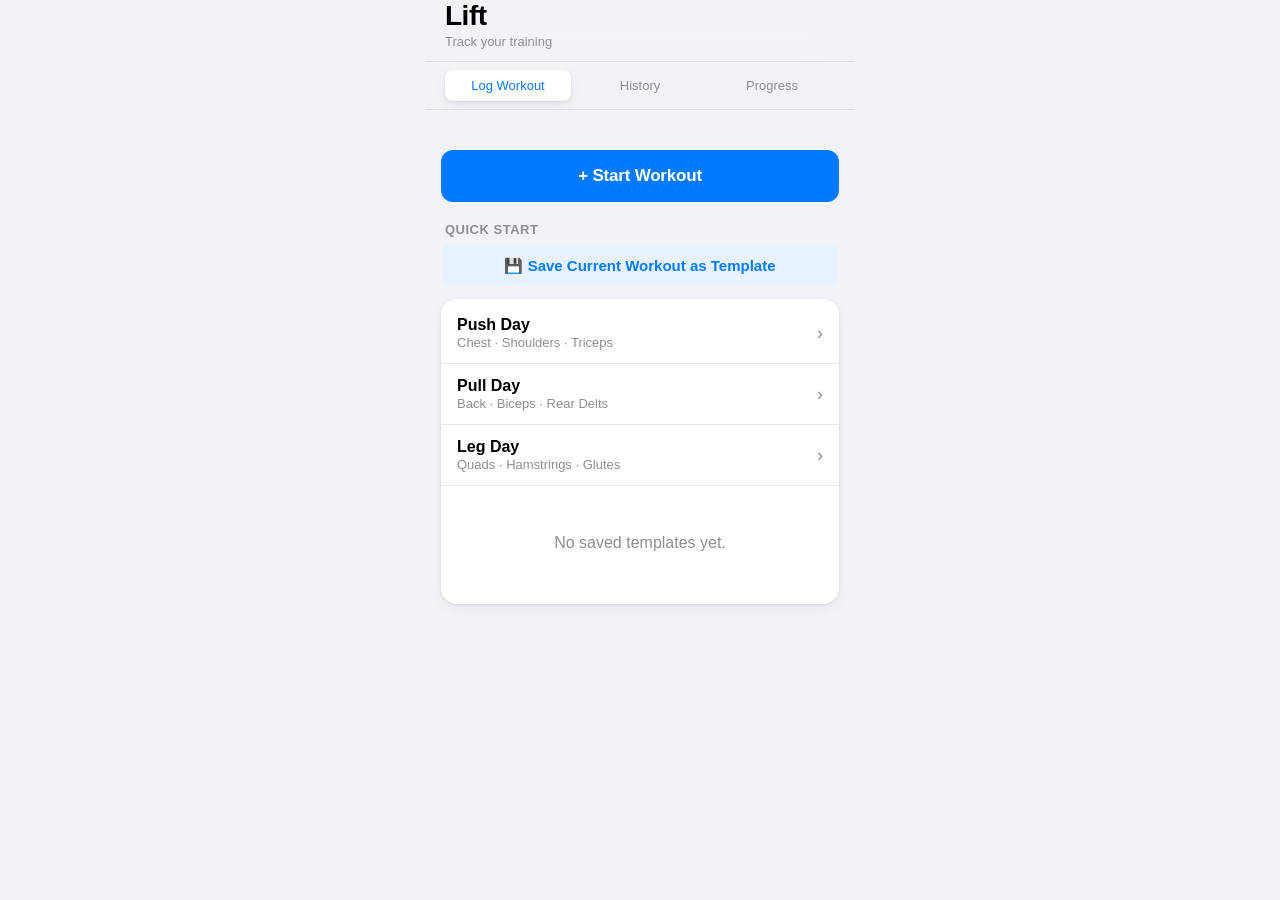
==== index.html @ eb72a2be "test 11" ====
<!DOCTYPE html>
<html lang="en">
<head>
  <meta charset="UTF-8" />
  <meta
    name="viewport"
    content="width=device-width, initial-scale=1.0"
  />

  <title>Lift Workout Tracker</title>

  <link rel="stylesheet" href="styles.css" />
</head>

<body>

  <!-- NAV -->

  <div class="nav">
    <div class="nav-title">Lift</div>

    <div
      class="nav-subtitle"
      id="nav-sub"
    >
      Track your training
    </div>
  </div>

  <!-- TABS -->

  <div class="tabs">

  <button
    class="tab-btn active"
    onclick="switchTab('log')"
  >
    Log Workout
  </button>

  <button
    class="tab-btn"
    onclick="switchTab('history')"
  >
    History
  </button>

  <button
    class="tab-btn"
    onclick="switchTab('stats')"
  >
    Progress
  </button>

</div>
  <!-- LOG SCREEN -->

  <div
    class="screen active"
    id="screen-log"
  >

    <!-- IDLE -->

    <div id="log-idle">

      <div style="padding:24px 0 16px;">

        <button
          class="btn-primary"
          onclick="startWorkout()"
          style="font-size:17px;padding:16px;"
        >
          + Start Workout
        </button>

      </div>

     <!-- QUICK START -->

<div class="section-header">
  Quick Start
</div>

<!-- SAVE TEMPLATE BUTTON -->

<button
  class="btn-secondary"
  onclick="saveCurrentAsTemplate()"
  style="
    width:100%;
    margin-bottom:12px;
    padding:12px;
    font-size:15px;
  "
>
  💾 Save Current Workout as Template
</button>

<div class="card">

  <div style="padding:4px 0;">

    <!-- PUSH -->

    <div
      onclick="startFromTemplate('Push Day')"
      style="
        padding:13px 16px;
        display:flex;
        align-items:center;
        justify-content:space-between;
        cursor:pointer;
        border-bottom:0.5px solid var(--separator);
      "
    >

      <div>

        <div
          style="
            font-size:16px;
            font-weight:600;
          "
        >
          Push Day
        </div>

        <div
          style="
            font-size:13px;
            color:var(--text3);
            margin-top:1px;
          "
        >
          Chest · Shoulders · Triceps
        </div>

      </div>

      <span class="chevron">›</span>

    </div>

    <!-- PULL -->

    <div
      onclick="startFromTemplate('Pull Day')"
      style="
        padding:13px 16px;
        display:flex;
        align-items:center;
        justify-content:space-between;
        cursor:pointer;
        border-bottom:0.5px solid var(--separator);
      "
    >

      <div>

        <div
          style="
            font-size:16px;
            font-weight:600;
          "
        >
          Pull Day
        </div>

        <div
          style="
            font-size:13px;
            color:var(--text3);
            margin-top:1px;
          "
        >
          Back · Biceps · Rear Delts
        </div>

      </div>

      <span class="chevron">›</span>

    </div>

    <!-- LEGS -->

    <div
      onclick="startFromTemplate('Leg Day')"
      style="
        padding:13px 16px;
        display:flex;
        align-items:center;
        justify-content:space-between;
        cursor:pointer;
        border-bottom:0.5px solid var(--separator);
      "
    >

      <div>

        <div
          style="
            font-size:16px;
            font-weight:600;
          "
        >
          Leg Day
        </div>

        <div
          style="
            font-size:13px;
            color:var(--text3);
            margin-top:1px;
          "
        >
          Quads · Hamstrings · Glutes
        </div>

      </div>

      <span class="chevron">›</span>

    </div>

    <!-- SAVED TEMPLATES -->

    <div id="saved-templates"></div>

  </div>

</div>

    <!-- ACTIVE WORKOUT -->

    <div
      id="log-active"
      style="display:none;"
    >

      <div style="margin-bottom:16px;">

        <input
          type="text"
          class="workout-name-input"
          id="workout-name"
          placeholder="Workout Name"
          style="width:100%;"
        />

      </div>

      <!-- TIMER -->

      <div class="timer-pill">

        <div class="timer-dot"></div>

        <span id="timer-display">
          0:00
        </span>

      </div>

      <!-- EXERCISES -->

      <div id="exercises-container"></div>

      <!-- ADD EXERCISE -->

      <button
        class="btn-secondary"
        onclick="addExercise()"
        style="
          width:100%;
          padding:12px;
          font-size:15px;
          margin-bottom:12px;
        "
      >
        + Add Exercise
      </button>

    

      <!-- ACTION BUTTONS -->

      <div style="display:flex;gap:10px;">

        <button
          onclick="cancelWorkout()"
          style="
            flex:1;
            padding:13px;
            background:rgba(255,59,48,0.1);
            color:var(--ios-red);
            border:none;
            border-radius:12px;
            font-size:15px;
            font-weight:600;
            cursor:pointer;
            font-family:inherit;
          "
        >
          Cancel
        </button>

        <button
          onclick="finishWorkout()"
          style="
            flex:2;
            padding:13px;
            background:var(--ios-green);
            color:#fff;
            border:none;
            border-radius:12px;
            font-size:15px;
            font-weight:600;
            cursor:pointer;
            font-family:inherit;
          "
        >
          Finish Workout
        </button>

      </div>

    </div>

  </div>

  
  <!-- HISTORY SCREEN -->

  <div
    class="screen"
    id="screen-history"
  >

    <div id="history-list">

      <div class="empty-state">

        <div class="empty-icon">
          🏋️
        </div>

        <div class="empty-title">
          No workouts yet
        </div>

        <div class="empty-sub">
          Your completed workouts will appear here.
        </div>

      </div>

    </div>

  </div>

  <!-- STATS SCREEN -->

  <div
    class="screen"
    id="screen-stats"
  >

    <div
      class="stats-grid"
      id="stats-grid"
    >

      <div class="stat-card">
        <div class="stat-icon">📅</div>
        <div
          class="stat-value"
          id="stat-total"
        >
          0
        </div>
        <div class="stat-label">
          Total Workouts
        </div>
      </div>

      <div class="stat-card">
        <div class="stat-icon">🔥</div>
        <div
          class="stat-value"
          id="stat-streak"
        >
          0
        </div>
        <div class="stat-label">
          Day Streak
        </div>
      </div>

      <div class="stat-card">
        <div class="stat-icon">⚡</div>
        <div
          class="stat-value"
          id="stat-sets"
        >
          0
        </div>
        <div class="stat-label">
          Total Sets
        </div>
      </div>

      <div class="stat-card">
        <div class="stat-icon">🏆</div>
        <div
          class="stat-value"
          id="stat-volume"
        >
          0
        </div>
        <div class="stat-label">
          Total Volume
        </div>
      </div>

    </div>

    <!-- EXERCISE FREQUENCY -->

    <div
      class="section-header"
      style="margin-top:8px;"
    >
      Exercise Frequency
    </div>

    <div
      id="exercise-freq"
      class="card card-body"
    >

      <div
        style="
          color:var(--text3);
          font-size:14px;
          text-align:center;
          padding:16px 0;
        "
      >
        Complete workouts to see your most-trained exercises.
      </div>

    </div>

  </div>

  <!-- EXERCISE PICKER -->

  <div
    class="modal-overlay"
    id="exercise-modal"
    onclick="closeModal(event)"
  >

    <div
      class="modal-sheet"
      onclick="event.stopPropagation()"
    >

      <div class="modal-handle"></div>

      <div
        style="
          font-size:18px;
          font-weight:700;
          margin-bottom:14px;
          letter-spacing:-0.3px;
        "
      >
        Choose Exercise
      </div>

      <input
        type="text"
        placeholder="Search exercises…"
        id="exercise-search"
        oninput="filterExercises()"
        style="margin-bottom:12px;"
      />

      <div
        id="exercise-list"
        style="
          max-height:360px;
          overflow-y:auto;
        "
      ></div>

    </div>

  </div>

  <script src="app.js"></script>

</body>
</html>
---- styles.css ----
* { box-sizing: border-box; margin: 0; padding: 0; -webkit-tap-highlight-color: transparent; }
 
  :root {
    --ios-blue: #007AFF;
    --ios-blue-light: #E8F2FF;
    --ios-red: #FF3B30;
    --ios-green: #34C759;
    --ios-orange: #FF9500;
    --ios-gray: #8E8E93;
    --ios-gray2: #AEAEB2;
    --ios-gray3: #C7C7CC;
    --ios-gray4: #D1D1D6;
    --ios-gray5: #E5E5EA;
    --ios-gray6: #F2F2F7;
    --bg: #F2F2F7;
    --surface: #FFFFFF;
    --surface2: #F9F9FB;
    --text: #000000;
    --text2: #3C3C43;
    --text3: #8E8E93;
    --separator: rgba(60,60,67,0.12);
    --border-r: 12px;
    --border-r-sm: 8px;
    --border-r-lg: 16px;
    --shadow: 0 1px 3px rgba(0,0,0,0.08), 0 4px 12px rgba(0,0,0,0.06);
  }
 
  @media (prefers-color-scheme: dark) {
    :root {
      --ios-blue-light: #0A2540;
      --bg: #000000;
      --surface: #1C1C1E;
      --surface2: #2C2C2E;
      --text: #FFFFFF;
      --text2: #EBEBF5;
      --text3: #8E8E93;
      --separator: rgba(84,84,88,0.65);
      --shadow: 0 1px 3px rgba(0,0,0,0.3), 0 4px 12px rgba(0,0,0,0.2);
    }
  }
 
  body {
    font-family: -apple-system, 'SF Pro Display', 'SF Pro Text', BlinkMacSystemFont, 'Helvetica Neue', sans-serif;
    background: var(--bg);
    color: var(--text);
    min-height: 100vh;
    max-width: 430px;
    margin: 0 auto;
  }
 
  /* Nav */
  .nav {
    position: sticky;
    top: 0;
    z-index: 100;
    background: rgba(242,242,247,0.85);
    backdrop-filter: blur(20px) saturate(180%);
    -webkit-backdrop-filter: blur(20px) saturate(180%);
    border-bottom: 0.5px solid var(--separator);
    padding: env(safe-area-inset-top, 44px) 20px 12px;
    border-radius: 8px 8px 0 0;
  }
 
  @media (prefers-color-scheme: dark) {
    .nav { background: rgba(0,0,0,0.85); }
  }
 
  .nav-title {
    font-size: 28px;
    font-weight: 700;
    letter-spacing: -0.5px;
    color: var(--text);
  }
 
  .nav-subtitle {
    font-size: 13px;
    color: var(--text3);
    margin-top: 2px;
  }
 
  /* Tabs */
  .tabs {
    display: flex;
    background: var(--bg);
    padding: 8px 20px;
    gap: 6px;
    border-bottom: 0.5px solid var(--separator);
  }
 
  .tab-btn {
    flex: 1;
    padding: 8px;
    border-radius: var(--border-r-sm);
    border: none;
    background: transparent;
    color: var(--text3);
    font-size: 13px;
    font-weight: 500;
    cursor: pointer;
    transition: all 0.2s;
    font-family: inherit;
  }
 
  .tab-btn.active {
    background: var(--surface);
    color: var(--ios-blue);
    box-shadow: var(--shadow);
  }
 
  /* Content */
  .screen { display: none; padding: 16px 16px 100px; }
  .screen.active { display: block; }
 
  /* Cards */
  .card {
    background: var(--surface);
    border-radius: var(--border-r-lg);
    overflow: hidden;
    margin-bottom: 16px;
    box-shadow: var(--shadow);
  }
 
  .card-header {
    padding: 14px 16px;
    border-bottom: 0.5px solid var(--separator);
    display: flex;
    align-items: center;
    justify-content: space-between;
  }
 
  .card-title {
    font-size: 17px;
    font-weight: 600;
    color: var(--text);
    letter-spacing: -0.2px;
  }
 
  .card-body { padding: 16px; }
 
  /* Buttons */
  .btn-primary {
    background: var(--ios-blue);
    color: #fff;
    border: none;
    border-radius: var(--border-r);
    padding: 14px 20px;
    font-size: 16px;
    font-weight: 600;
    cursor: pointer;
    width: 100%;
    font-family: inherit;
    transition: opacity 0.15s, transform 0.1s;
    letter-spacing: -0.2px;
  }
 
  .btn-primary:active { opacity: 0.8; transform: scale(0.98); }
 
  .btn-secondary {
    background: var(--ios-blue-light);
    color: var(--ios-blue);
    border: none;
    border-radius: var(--border-r-sm);
    padding: 9px 14px;
    font-size: 14px;
    font-weight: 600;
    cursor: pointer;
    font-family: inherit;
    transition: opacity 0.15s, transform 0.1s;
  }
 
  .btn-secondary:active { opacity: 0.7; transform: scale(0.97); }
 
  .btn-ghost {
    background: transparent;
    color: var(--ios-blue);
    border: none;
    padding: 6px 10px;
    font-size: 15px;
    font-weight: 500;
    cursor: pointer;
    font-family: inherit;
  }
 
  .btn-danger {
    background: rgba(255,59,48,0.1);
    color: var(--ios-red);
    border: none;
    border-radius: var(--border-r-sm);
    padding: 7px 10px;
    font-size: 13px;
    font-weight: 500;
    cursor: pointer;
    font-family: inherit;
  }
 
  /* Form elements */
  .field-label {
    font-size: 12px;
    font-weight: 600;
    color: var(--text3);
    text-transform: uppercase;
    letter-spacing: 0.4px;
    margin-bottom: 6px;
  }
 
  input[type="text"], input[type="number"], select, textarea {
    width: 100%;
    background: var(--surface2);
    border: 1px solid var(--separator);
    border-radius: var(--border-r-sm);
    padding: 10px 12px;
    font-size: 15px;
    color: var(--text);
    font-family: inherit;
    outline: none;
    transition: border-color 0.2s;
    -webkit-appearance: none;
  }
 
  input:focus, select:focus, textarea:focus {
    border-color: var(--ios-blue);
    background: var(--surface);
  }
 
  input::placeholder { color: var(--text3); }
 
  /* Workout name input on log screen */
  .workout-name-input {
    font-size: 22px;
    font-weight: 700;
    padding: 12px 0;
    background: transparent;
    border: none;
    border-bottom: 1.5px solid var(--separator);
    border-radius: 0;
    letter-spacing: -0.3px;
  }
 
  .workout-name-input:focus { border-bottom-color: var(--ios-blue); }
 
  /* Exercise block */
  .exercise-block {
    background: var(--surface);
    border-radius: var(--border-r-lg);
    margin-bottom: 12px;
    overflow: hidden;
    box-shadow: var(--shadow);
  }
 
  .exercise-header {
    display: flex;
    align-items: center;
    gap: 10px;
    padding: 12px 14px;
    background: var(--surface);
    border-bottom: 0.5px solid var(--separator);
  }
 
  .exercise-name-input {
    flex: 1;
    background: transparent;
    border: none;
    border-radius: 0;
    font-size: 16px;
    font-weight: 600;
    padding: 0;
    letter-spacing: -0.2px;
  }
 
  .exercise-name-input:focus { border: none; outline: none; }
 
  /* Sets table */
  .sets-table { width: 100%; }
 
  .sets-header {
    display: grid;
    grid-template-columns: 32px 1fr 1fr 1fr 36px;
    gap: 6px;
    padding: 6px 14px;
    background: var(--bg);
  }
 
  .sets-header span {
    font-size: 11px;
    font-weight: 600;
    color: var(--text3);
    text-transform: uppercase;
    letter-spacing: 0.4px;
    text-align: center;
  }
 
  .sets-header span:first-child { text-align: left; }
 
  .set-row {
    display: grid;
    grid-template-columns: 32px 1fr 1fr 1fr 36px;
    gap: 6px;
    padding: 6px 14px;
    align-items: center;
    border-bottom: 0.5px solid var(--separator);
    animation: slideIn 0.2s ease;
  }
 
  @keyframes slideIn {
    from { opacity: 0; transform: translateY(-6px); }
    to { opacity: 1; transform: translateY(0); }
  }
 
  .set-number {
    width: 26px;
    height: 26px;
    border-radius: 50%;
    background: var(--ios-blue-light);
    color: var(--ios-blue);
    display: flex;
    align-items: center;
    justify-content: center;
    font-size: 12px;
    font-weight: 700;
  }
 
  .set-row input {
    text-align: center;
    padding: 7px 4px;
    font-size: 15px;
    font-weight: 500;
  }
 
  .remove-set-btn {
    background: transparent;
    border: none;
    color: var(--text3);
    cursor: pointer;
    font-size: 20px;
    line-height: 1;
    padding: 2px 4px;
    border-radius: 50%;
    transition: color 0.15s;
  }
 
  .remove-set-btn:active { color: var(--ios-red); }
 
  .add-set-row {
    padding: 10px 14px;
  }
 
  .add-set-btn {
    background: transparent;
    border: none;
    color: var(--ios-blue);
    font-size: 14px;
    font-weight: 600;
    cursor: pointer;
    font-family: inherit;
    padding: 2px 0;
    display: flex;
    align-items: center;
    gap: 4px;
  }
 
  /* Timer pill */
  .timer-pill {
    display: inline-flex;
    align-items: center;
    gap: 6px;
    background: rgba(52,199,89,0.12);
    color: var(--ios-green);
    padding: 6px 12px;
    border-radius: 20px;
    font-size: 14px;
    font-weight: 600;
    margin-bottom: 16px;
  }
 
  .timer-dot {
    width: 8px;
    height: 8px;
    border-radius: 50%;
    background: var(--ios-green);
    animation: pulse 1.5s infinite;
  }
 
  @keyframes pulse {
    0%, 100% { opacity: 1; }
    50% { opacity: 0.3; }
  }
 
  /* History cards */
  .history-card {
    background: var(--surface);
    border-radius: var(--border-r-lg);
    padding: 14px 16px;
    margin-bottom: 10px;
    box-shadow: var(--shadow);
    cursor: pointer;
    transition: transform 0.1s;
  }
 
  .history-card:active { transform: scale(0.98); }
 
  .history-date {
    font-size: 12px;
    font-weight: 600;
    color: var(--ios-blue);
    text-transform: uppercase;
    letter-spacing: 0.5px;
    margin-bottom: 4px;
  }
 
  .history-name {
    font-size: 18px;
    font-weight: 700;
    letter-spacing: -0.3px;
    margin-bottom: 6px;
  }
 
  .history-meta {
    display: flex;
    gap: 12px;
    flex-wrap: wrap;
  }
 
  .history-pill {
    font-size: 12px;
    color: var(--text3);
    display: flex;
    align-items: center;
    gap: 3px;
  }
 
  /* Expanded history */
  .history-detail {
    margin-top: 12px;
    padding-top: 12px;
    border-top: 0.5px solid var(--separator);
    display: none;
  }
 
  .history-detail.open { display: block; }
 
  .history-exercise {
    margin-bottom: 10px;
  }
 
  .history-ex-name {
    font-size: 14px;
    font-weight: 600;
    margin-bottom: 4px;
    color: var(--text2);
  }
 
  .history-sets {
    display: flex;
    flex-wrap: wrap;
    gap: 5px;
  }
 
  .history-set-chip {
    background: var(--bg);
    border-radius: 6px;
    padding: 3px 8px;
    font-size: 12px;
    color: var(--text3);
    font-weight: 500;
  }
 
  /* Stats */
  .stats-grid {
    display: grid;
    grid-template-columns: 1fr 1fr;
    gap: 10px;
    margin-bottom: 16px;
  }
 
  .stat-card {
    background: var(--surface);
    border-radius: var(--border-r-lg);
    padding: 14px;
    box-shadow: var(--shadow);
  }
 
  .stat-icon {
    font-size: 20px;
    margin-bottom: 6px;
  }
 
  .stat-value {
    font-size: 26px;
    font-weight: 700;
    letter-spacing: -0.5px;
    color: var(--text);
  }
 
  .stat-label {
    font-size: 12px;
    color: var(--text3);
    font-weight: 500;
    margin-top: 2px;
  }
 
  /* Empty state */
  .empty-state {
    text-align: center;
    padding: 48px 24px;
    color: var(--text3);
  }
 
  .empty-icon { font-size: 48px; margin-bottom: 12px; }
  .empty-title { font-size: 18px; font-weight: 600; color: var(--text2); margin-bottom: 6px; }
  .empty-sub { font-size: 14px; line-height: 1.5; }
 
  /* Bottom bar */
  .bottom-bar {
    position: fixed;
    bottom: 0;
    left: 50%;
    transform: translateX(-50%);
    width: 100%;
    max-width: 430px;
    padding: 12px 16px env(safe-area-inset-bottom, 16px);
    background: rgba(242,242,247,0.9);
    backdrop-filter: blur(20px);
    -webkit-backdrop-filter: blur(20px);
    border-top: 0.5px solid var(--separator);
    z-index: 50;
  }
 
  @media (prefers-color-scheme: dark) {
    .bottom-bar { background: rgba(0,0,0,0.9); }
  }
 
  /* Section header */
  .section-header {
    font-size: 13px;
    font-weight: 600;
    color: var(--text3);
    text-transform: uppercase;
    letter-spacing: 0.5px;
    padding: 0 4px;
    margin-bottom: 8px;
    margin-top: 4px;
  }
 
  /* Tag badge */
  .muscle-tag {
    display: inline-block;
    background: var(--ios-blue-light);
    color: var(--ios-blue);
    border-radius: 6px;
    padding: 3px 8px;
    font-size: 12px;
    font-weight: 600;
    margin: 2px;
  }
 
  /* Modal overlay */
  .modal-overlay {
    display: none;
    position: fixed;
    inset: 0;
    background: rgba(0,0,0,0.5);
    z-index: 200;
    align-items: flex-end;
  }
 
  .modal-overlay.open { display: flex; }
 
  .modal-sheet {
    background: var(--surface);
    border-radius: 20px 20px 0 0;
    width: 100%;
    max-width: 430px;
    margin: 0 auto;
    padding: 20px 20px env(safe-area-inset-bottom, 20px);
    animation: slideUp 0.3s cubic-bezier(0.32,0.72,0,1);
  }
 
  @keyframes slideUp {
    from { transform: translateY(100%); }
    to { transform: translateY(0); }
  }
 
  .modal-handle {
    width: 36px;
    height: 4px;
    border-radius: 2px;
    background: var(--ios-gray4);
    margin: 0 auto 20px;
  }
 
  select {
    background-image: url("data:image/svg+xml,%3Csvg xmlns='http://www.w3.org/2000/svg' width='12' height='8'%3E%3Cpath d='M1 1l5 5 5-5' stroke='%238E8E93' stroke-width='1.5' fill='none' stroke-linecap='round'/%3E%3C/svg%3E");
    background-repeat: no-repeat;
    background-position: right 12px center;
    padding-right: 32px;
    cursor: pointer;
  }
 
  .chevron {
    color: var(--text3);
    font-size: 18px;
    font-weight: 300;
    transition: transform 0.2s;
  }
 
  .chevron.open { transform: rotate(90deg); }

  /* =========================
   TEMPLATE SYSTEM STYLES
========================= */

.template-card {
  background: var(--surface);
  border-radius: var(--border-r-lg);
  padding: 16px;
  margin-bottom: 14px;
  box-shadow: var(--shadow);
  animation: slideIn 0.25s ease;
}

.template-top {
  display: flex;
  align-items: center;
  justify-content: space-between;
  margin-bottom: 10px;
}

.template-name {
  font-size: 18px;
  font-weight: 700;
  letter-spacing: -0.3px;
  color: var(--text);
}

.template-badge {
  background: var(--ios-blue-light);
  color: var(--ios-blue);
  padding: 5px 10px;
  border-radius: 999px;
  font-size: 11px;
  font-weight: 700;
  text-transform: uppercase;
  letter-spacing: 0.5px;
}

.template-exercises {
  display: flex;
  flex-wrap: wrap;
  gap: 6px;
  margin-bottom: 14px;
}

.template-chip {
  background: var(--bg);
  color: var(--text2);
  border-radius: 8px;
  padding: 5px 9px;
  font-size: 12px;
  font-weight: 500;
}

.template-actions {
  display: flex;
  gap: 10px;
}

.template-actions button {
  flex: 1;
}

/* =========================
   SAVE TEMPLATE BUTTON
========================= */

.save-template-btn {
  width: 100%;
  margin-bottom: 12px;
  padding: 13px;
  font-size: 15px;
  font-weight: 600;
}

/* =========================
   TEMPLATE EMPTY STATE
========================= */

.template-empty {
  background: var(--surface);
  border-radius: var(--border-r-lg);
  padding: 36px 24px;
  text-align: center;
  color: var(--text3);
  box-shadow: var(--shadow);
}

.template-empty-icon {
  font-size: 42px;
  margin-bottom: 12px;
}

.template-empty-title {
  font-size: 18px;
  font-weight: 700;
  color: var(--text);
  margin-bottom: 6px;
}

.template-empty-sub {
  font-size: 14px;
  line-height: 1.5;
}

/* =========================
   TEMPLATE SCREEN
========================= */

#screen-templates {
  padding-top: 12px;
}

#saved-templates {
  display: flex;
  flex-direction: column;
  gap: 12px;
}

/* =========================
   IMPROVED TAB LAYOUT
========================= */

.tabs {
  overflow-x: auto;
  scrollbar-width: none;
}

.tabs::-webkit-scrollbar {
  display: none;
}

.tab-btn {
  min-width: fit-content;
  white-space: nowrap;
  padding-left: 14px;
  padding-right: 14px;
}

/* =========================
   TEMPLATE HOVER/ACTIVE
========================= */

.template-card:active {
  transform: scale(0.985);
}

.template-card {
  transition:
    transform 0.12s ease,
    box-shadow 0.2s ease;
}

/* =========================
   MOBILE IMPROVEMENTS
========================= */

@media (max-width: 480px) {

  .template-name {
    font-size: 17px;
  }

  .template-actions {
    flex-direction: column;
  }

  .template-actions button {
    width: 100%;
  }

  .template-chip {
    font-size: 11px;
  }
}
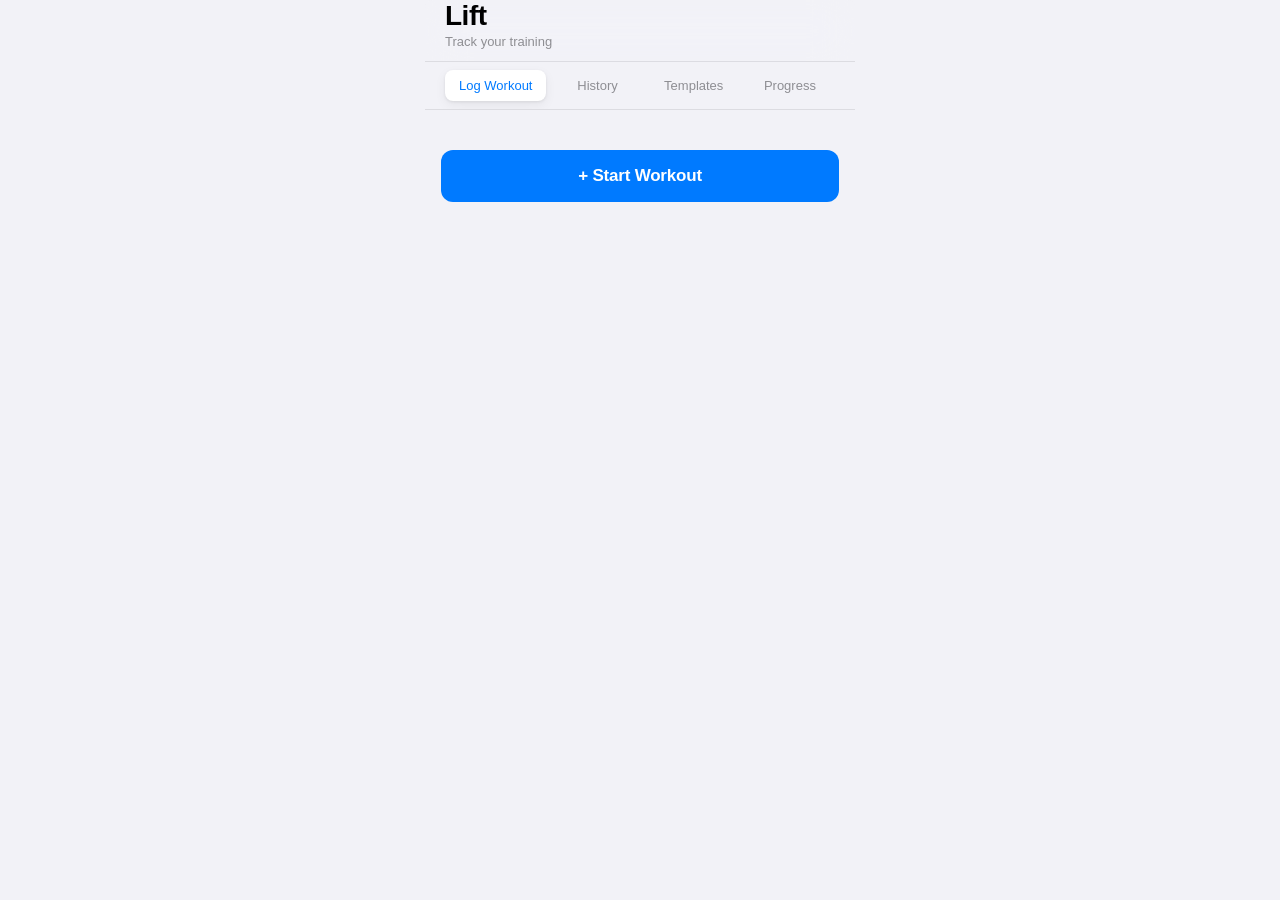
==== commit 08a0c9cf: "test 12" ====
--- a/index.html
+++ b/index.html
@@ -47,6 +47,13 @@
 
   <button
     class="tab-btn"
+    onclick="switchTab('templates')"
+  >
+    Templates
+  </button>
+
+  <button
+    class="tab-btn"
     onclick="switchTab('stats')"
   >
     Progress
@@ -75,162 +82,7 @@
         </button>
 
       </div>
-
-     <!-- QUICK START -->
-
-<div class="section-header">
-  Quick Start
-</div>
-
-<!-- SAVE TEMPLATE BUTTON -->
-
-<button
-  class="btn-secondary"
-  onclick="saveCurrentAsTemplate()"
-  style="
-    width:100%;
-    margin-bottom:12px;
-    padding:12px;
-    font-size:15px;
-  "
->
-  💾 Save Current Workout as Template
-</button>
-
-<div class="card">
-
-  <div style="padding:4px 0;">
-
-    <!-- PUSH -->
-
-    <div
-      onclick="startFromTemplate('Push Day')"
-      style="
-        padding:13px 16px;
-        display:flex;
-        align-items:center;
-        justify-content:space-between;
-        cursor:pointer;
-        border-bottom:0.5px solid var(--separator);
-      "
-    >
-
-      <div>
-
-        <div
-          style="
-            font-size:16px;
-            font-weight:600;
-          "
-        >
-          Push Day
-        </div>
-
-        <div
-          style="
-            font-size:13px;
-            color:var(--text3);
-            margin-top:1px;
-          "
-        >
-          Chest · Shoulders · Triceps
-        </div>
-
-      </div>
-
-      <span class="chevron">›</span>
-
-    </div>
-
-    <!-- PULL -->
-
-    <div
-      onclick="startFromTemplate('Pull Day')"
-      style="
-        padding:13px 16px;
-        display:flex;
-        align-items:center;
-        justify-content:space-between;
-        cursor:pointer;
-        border-bottom:0.5px solid var(--separator);
-      "
-    >
-
-      <div>
-
-        <div
-          style="
-            font-size:16px;
-            font-weight:600;
-          "
-        >
-          Pull Day
-        </div>
-
-        <div
-          style="
-            font-size:13px;
-            color:var(--text3);
-            margin-top:1px;
-          "
-        >
-          Back · Biceps · Rear Delts
-        </div>
-
-      </div>
-
-      <span class="chevron">›</span>
-
-    </div>
-
-    <!-- LEGS -->
-
-    <div
-      onclick="startFromTemplate('Leg Day')"
-      style="
-        padding:13px 16px;
-        display:flex;
-        align-items:center;
-        justify-content:space-between;
-        cursor:pointer;
-        border-bottom:0.5px solid var(--separator);
-      "
-    >
-
-      <div>
-
-        <div
-          style="
-            font-size:16px;
-            font-weight:600;
-          "
-        >
-          Leg Day
-        </div>
-
-        <div
-          style="
-            font-size:13px;
-            color:var(--text3);
-            margin-top:1px;
-          "
-        >
-          Quads · Hamstrings · Glutes
-        </div>
-
-      </div>
-
-      <span class="chevron">›</span>
-
-    </div>
-
-    <!-- SAVED TEMPLATES -->
-
-    <div id="saved-templates"></div>
-
-  </div>
-
-</div>
+    </div>
 
     <!-- ACTIVE WORKOUT -->
 
@@ -282,7 +134,18 @@
         + Add Exercise
       </button>
 
-    
+      <button
+        class="btn-secondary"
+        onclick="saveCurrentAsTemplate()"
+        style="
+          width:100%;
+          padding:12px;
+          font-size:15px;
+          margin-bottom:12px;
+        "
+      >
+        💾 Save Current Workout as Template
+      </button>
 
       <!-- ACTION BUTTONS -->
 
@@ -330,7 +193,155 @@
 
   </div>
 
-  
+  <!-- TEMPLATES SCREEN -->
+
+  <div class="screen" id="screen-templates">
+
+    <div style="padding:24px 0 16px;">
+
+      <button
+        class="btn-primary"
+        onclick="startWorkout()"
+        style="font-size:17px;padding:16px;"
+      >
+        + Start Workout
+      </button>
+
+    </div>
+
+    <div class="section-header">
+      Quick Start
+    </div>
+
+    <div class="card">
+
+      <div style="padding:4px 0;">
+
+        <div
+          onclick="startFromTemplate('Push Day')"
+          style="
+            padding:13px 16px;
+            display:flex;
+            align-items:center;
+            justify-content:space-between;
+            cursor:pointer;
+            border-bottom:0.5px solid var(--separator);
+          "
+        >
+
+          <div>
+
+            <div
+              style="
+                font-size:16px;
+                font-weight:600;
+              "
+            >
+              Push Day
+            </div>
+
+            <div
+              style="
+                font-size:13px;
+                color:var(--text3);
+                margin-top:1px;
+              "
+            >
+              Chest · Shoulders · Triceps
+            </div>
+
+          </div>
+
+          <span class="chevron">›</span>
+
+        </div>
+
+        <div
+          onclick="startFromTemplate('Pull Day')"
+          style="
+            padding:13px 16px;
+            display:flex;
+            align-items:center;
+            justify-content:space-between;
+            cursor:pointer;
+            border-bottom:0.5px solid var(--separator);
+          "
+        >
+
+          <div>
+
+            <div
+              style="
+                font-size:16px;
+                font-weight:600;
+              "
+            >
+              Pull Day
+            </div>
+
+            <div
+              style="
+                font-size:13px;
+                color:var(--text3);
+                margin-top:1px;
+              "
+            >
+              Back · Biceps · Rear Delts
+            </div>
+
+          </div>
+
+          <span class="chevron">›</span>
+
+        </div>
+
+        <div
+          onclick="startFromTemplate('Leg Day')"
+          style="
+            padding:13px 16px;
+            display:flex;
+            align-items:center;
+            justify-content:space-between;
+            cursor:pointer;
+            border-bottom:0.5px solid var(--separator);
+          "
+        >
+
+          <div>
+
+            <div
+              style="
+                font-size:16px;
+                font-weight:600;
+              "
+            >
+              Leg Day
+            </div>
+
+            <div
+              style="
+                font-size:13px;
+                color:var(--text3);
+                margin-top:1px;
+              "
+            >
+              Quads · Hamstrings · Glutes
+            </div>
+
+          </div>
+
+          <span class="chevron">›</span>
+
+        </div>
+
+        <div id="saved-templates"></div>
+
+      </div>
+
+    </div>
+
+  </div>
+
   <!-- HISTORY SCREEN -->
 
   <div
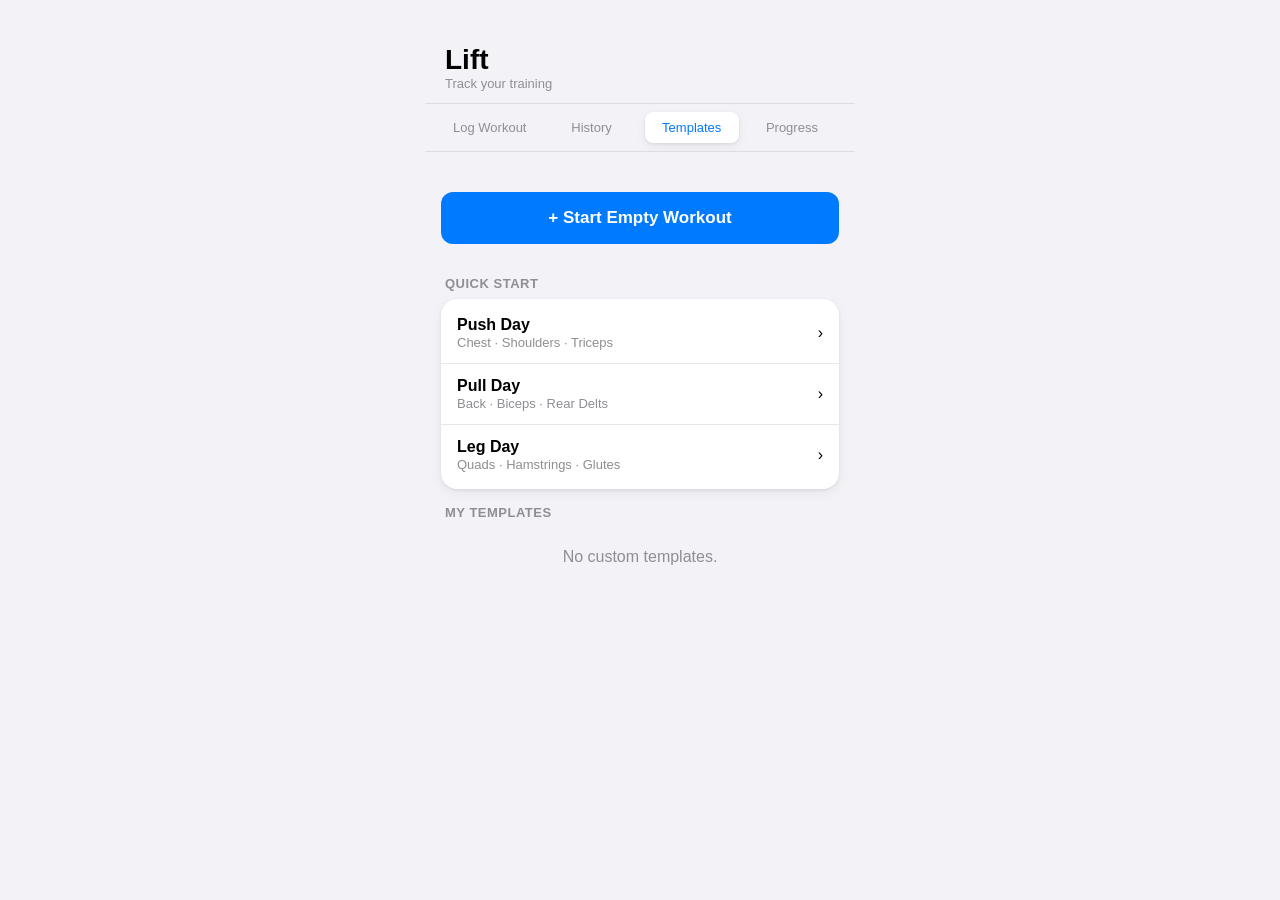
==== commit c3ea6f84: "test 13" ====
--- a/index.html
+++ b/index.html
@@ -2,517 +2,145 @@
 <html lang="en">
 <head>
   <meta charset="UTF-8" />
-  <meta
-    name="viewport"
-    content="width=device-width, initial-scale=1.0"
-  />
-
+  <meta name="viewport" content="width=device-width, initial-scale=1.0" />
   <title>Lift Workout Tracker</title>
-
   <link rel="stylesheet" href="styles.css" />
 </head>
-
 <body>
-
-  <!-- NAV -->
 
   <div class="nav">
     <div class="nav-title">Lift</div>
+    <div class="nav-subtitle" id="nav-sub">Track your training</div>
+  </div>
 
-    <div
-      class="nav-subtitle"
-      id="nav-sub"
-    >
-      Track your training
+  <div class="tabs">
+    <button class="tab-btn" onclick="switchTab('log')">Log Workout</button>
+    <button class="tab-btn" onclick="switchTab('history')">History</button>
+    <button class="tab-btn active" onclick="switchTab('templates')">Templates</button>
+    <button class="tab-btn" onclick="switchTab('stats')">Progress</button>
+  </div>
+
+  <div class="screen" id="screen-log">
+    <div id="log-idle">
+      <div style="padding:24px 0 16px;">
+        <button class="btn-primary" onclick="startWorkout()" style="font-size:17px;padding:16px;">
+          + Start Workout
+        </button>
+      </div>
+    </div>
+
+    <div id="log-active" style="display:none;">
+      <div style="margin-bottom:16px;">
+        <input type="text" class="workout-name-input" id="workout-name" placeholder="Workout Name" style="width:100%;" />
+      </div>
+
+      <div class="timer-pill">
+        <div class="timer-dot"></div>
+        <span id="timer-display">0:00</span>
+      </div>
+
+      <div id="exercises-container"></div>
+
+      <button class="btn-secondary" onclick="addExercise()" style="width:100%; padding:12px; font-size:15px; margin-bottom:12px;">
+        + Add Exercise
+      </button>
+
+      <button class="btn-secondary" onclick="saveCurrentAsTemplate()" style="width:100%; padding:12px; font-size:15px; margin-bottom:12px;">
+        💾 Save Current Workout as Template
+      </button>
+
+      <div style="display:flex;gap:10px;">
+        <button onclick="cancelWorkout()" style="flex:1; padding:13px; background:rgba(255,59,48,0.1); color:var(--ios-red); border:none; border-radius:12px; font-size:15px; font-weight:600; cursor:pointer; font-family:inherit;">
+          Cancel
+        </button>
+        <button onclick="finishWorkout()" style="flex:2; padding:13px; background:var(--ios-green); color:#fff; border:none; border-radius:12px; font-size:15px; font-weight:600; cursor:pointer; font-family:inherit;">
+          Finish Workout
+        </button>
+      </div>
     </div>
   </div>
 
-  <!-- TABS -->
+  <div class="screen active" id="screen-templates">
+    <div style="padding:24px 0 16px;">
+      <button class="btn-primary" onclick="startWorkout()" style="font-size:17px;padding:16px;">
+        + Start Empty Workout
+      </button>
+    </div>
 
-  <div class="tabs">
+    <div class="section-header">Quick Start</div>
+    <div class="card">
+      <div style="padding:4px 0;">
+        <div onclick="startFromTemplate('Push Day')" style="padding:13px 16px; display:flex; align-items:center; justify-content:space-between; cursor:pointer; border-bottom:0.5px solid var(--separator);">
+          <div>
+            <div style="font-size:16px; font-weight:600;">Push Day</div>
+            <div style="font-size:13px; color:var(--text3); margin-top:1px;">Chest · Shoulders · Triceps</div>
+          </div>
+          <span class="chevron">›</span>
+        </div>
 
-  <button
-    class="tab-btn active"
-    onclick="switchTab('log')"
-  >
-    Log Workout
-  </button>
+        <div onclick="startFromTemplate('Pull Day')" style="padding:13px 16px; display:flex; align-items:center; justify-content:space-between; cursor:pointer; border-bottom:0.5px solid var(--separator);">
+          <div>
+            <div style="font-size:16px; font-weight:600;">Pull Day</div>
+            <div style="font-size:13px; color:var(--text3); margin-top:1px;">Back · Biceps · Rear Delts</div>
+          </div>
+          <span class="chevron">›</span>
+        </div>
 
-  <button
-    class="tab-btn"
-    onclick="switchTab('history')"
-  >
-    History
-  </button>
-
-  <button
-    class="tab-btn"
-    onclick="switchTab('templates')"
-  >
-    Templates
-  </button>
-
-  <button
-    class="tab-btn"
-    onclick="switchTab('stats')"
-  >
-    Progress
-  </button>
-
-</div>
-  <!-- LOG SCREEN -->
-
-  <div
-    class="screen active"
-    id="screen-log"
-  >
-
-    <!-- IDLE -->
-
-    <div id="log-idle">
-
-      <div style="padding:24px 0 16px;">
-
-        <button
-          class="btn-primary"
-          onclick="startWorkout()"
-          style="font-size:17px;padding:16px;"
-        >
-          + Start Workout
-        </button>
-
+        <div onclick="startFromTemplate('Leg Day')" style="padding:13px 16px; display:flex; align-items:center; justify-content:space-between; cursor:pointer;">
+          <div>
+            <div style="font-size:16px; font-weight:600;">Leg Day</div>
+            <div style="font-size:13px; color:var(--text3); margin-top:1px;">Quads · Hamstrings · Glutes</div>
+          </div>
+          <span class="chevron">›</span>
+        </div>
       </div>
     </div>
 
-    <!-- ACTIVE WORKOUT -->
+    <div class="section-header">My Templates</div>
+    <div id="saved-templates"></div>
+  </div>
 
-    <div
-      id="log-active"
-      style="display:none;"
-    >
+  <div class="screen" id="screen-history">
+    <div id="history-list"></div>
+  </div>
 
-      <div style="margin-bottom:16px;">
-
-        <input
-          type="text"
-          class="workout-name-input"
-          id="workout-name"
-          placeholder="Workout Name"
-          style="width:100%;"
-        />
-
+  <div class="screen" id="screen-stats">
+    <div class="stats-grid" id="stats-grid">
+      <div class="stat-card">
+        <div class="stat-icon">📅</div>
+        <div class="stat-value" id="stat-total">0</div>
+        <div class="stat-label">Total Workouts</div>
       </div>
-
-      <!-- TIMER -->
-
-      <div class="timer-pill">
-
-        <div class="timer-dot"></div>
-
-        <span id="timer-display">
-          0:00
-        </span>
-
+      <div class="stat-card">
+        <div class="stat-icon">🔥</div>
+        <div class="stat-value" id="stat-streak">0</div>
+        <div class="stat-label">Day Streak</div>
       </div>
-
-      <!-- EXERCISES -->
-
-      <div id="exercises-container"></div>
-
-      <!-- ADD EXERCISE -->
-
-      <button
-        class="btn-secondary"
-        onclick="addExercise()"
-        style="
-          width:100%;
-          padding:12px;
-          font-size:15px;
-          margin-bottom:12px;
-        "
-      >
-        + Add Exercise
-      </button>
-
-      <button
-        class="btn-secondary"
-        onclick="saveCurrentAsTemplate()"
-        style="
-          width:100%;
-          padding:12px;
-          font-size:15px;
-          margin-bottom:12px;
-        "
-      >
-        💾 Save Current Workout as Template
-      </button>
-
-      <!-- ACTION BUTTONS -->
-
-      <div style="display:flex;gap:10px;">
-
-        <button
-          onclick="cancelWorkout()"
-          style="
-            flex:1;
-            padding:13px;
-            background:rgba(255,59,48,0.1);
-            color:var(--ios-red);
-            border:none;
-            border-radius:12px;
-            font-size:15px;
-            font-weight:600;
-            cursor:pointer;
-            font-family:inherit;
-          "
-        >
-          Cancel
-        </button>
-
-        <button
-          onclick="finishWorkout()"
-          style="
-            flex:2;
-            padding:13px;
-            background:var(--ios-green);
-            color:#fff;
-            border:none;
-            border-radius:12px;
-            font-size:15px;
-            font-weight:600;
-            cursor:pointer;
-            font-family:inherit;
-          "
-        >
-          Finish Workout
-        </button>
-
+      <div class="stat-card">
+        <div class="stat-icon">⚡</div>
+        <div class="stat-value" id="stat-sets">0</div>
+        <div class="stat-label">Total Sets</div>
       </div>
-
+      <div class="stat-card">
+        <div class="stat-icon">🏆</div>
+        <div class="stat-value" id="stat-volume">0</div>
+        <div class="stat-label">Total Volume</div>
+      </div>
     </div>
 
+    <div class="section-header" style="margin-top:8px;">Exercise Frequency</div>
+    <div id="exercise-freq" class="card card-body"></div>
   </div>
 
-  <!-- TEMPLATES SCREEN -->
-
-  <div class="screen" id="screen-templates">
-
-    <div style="padding:24px 0 16px;">
-
-      <button
-        class="btn-primary"
-        onclick="startWorkout()"
-        style="font-size:17px;padding:16px;"
-      >
-        + Start Workout
-      </button>
-
+  <div class="modal-overlay" id="exercise-modal" onclick="closeModal(event)">
+    <div class="modal-sheet" onclick="event.stopPropagation()">
+      <div class="modal-handle"></div>
+      <div style="font-size:18px; font-weight:700; margin-bottom:14px; letter-spacing:-0.3px;">Choose Exercise</div>
+      <input type="text" placeholder="Search exercises…" id="exercise-search" oninput="filterExercises()" style="margin-bottom:12px;" />
+      <div id="exercise-list" style="max-height:360px; overflow-y:auto;"></div>
     </div>
-
-    <div class="section-header">
-      Quick Start
-    </div>
-
-    <div class="card">
-
-      <div style="padding:4px 0;">
-
-        <div
-          onclick="startFromTemplate('Push Day')"
-          style="
-            padding:13px 16px;
-            display:flex;
-            align-items:center;
-            justify-content:space-between;
-            cursor:pointer;
-            border-bottom:0.5px solid var(--separator);
-          "
-        >
-
-          <div>
-
-            <div
-              style="
-                font-size:16px;
-                font-weight:600;
-              "
-            >
-              Push Day
-            </div>
-
-            <div
-              style="
-                font-size:13px;
-                color:var(--text3);
-                margin-top:1px;
-              "
-            >
-              Chest · Shoulders · Triceps
-            </div>
-
-          </div>
-
-          <span class="chevron">›</span>
-
-        </div>
-
-        <div
-          onclick="startFromTemplate('Pull Day')"
-          style="
-            padding:13px 16px;
-            display:flex;
-            align-items:center;
-            justify-content:space-between;
-            cursor:pointer;
-            border-bottom:0.5px solid var(--separator);
-          "
-        >
-
-          <div>
-
-            <div
-              style="
-                font-size:16px;
-                font-weight:600;
-              "
-            >
-              Pull Day
-            </div>
-
-            <div
-              style="
-                font-size:13px;
-                color:var(--text3);
-                margin-top:1px;
-              "
-            >
-              Back · Biceps · Rear Delts
-            </div>
-
-          </div>
-
-          <span class="chevron">›</span>
-
-        </div>
-
-        <div
-          onclick="startFromTemplate('Leg Day')"
-          style="
-            padding:13px 16px;
-            display:flex;
-            align-items:center;
-            justify-content:space-between;
-            cursor:pointer;
-            border-bottom:0.5px solid var(--separator);
-          "
-        >
-
-          <div>
-
-            <div
-              style="
-                font-size:16px;
-                font-weight:600;
-              "
-            >
-              Leg Day
-            </div>
-
-            <div
-              style="
-                font-size:13px;
-                color:var(--text3);
-                margin-top:1px;
-              "
-            >
-              Quads · Hamstrings · Glutes
-            </div>
-
-          </div>
-
-          <span class="chevron">›</span>
-
-        </div>
-
-        <div id="saved-templates"></div>
-
-      </div>
-
-    </div>
-
-  </div>
-
-  <!-- HISTORY SCREEN -->
-
-  <div
-    class="screen"
-    id="screen-history"
-  >
-
-    <div id="history-list">
-
-      <div class="empty-state">
-
-        <div class="empty-icon">
-          🏋️
-        </div>
-
-        <div class="empty-title">
-          No workouts yet
-        </div>
-
-        <div class="empty-sub">
-          Your completed workouts will appear here.
-        </div>
-
-      </div>
-
-    </div>
-
-  </div>
-
-  <!-- STATS SCREEN -->
-
-  <div
-    class="screen"
-    id="screen-stats"
-  >
-
-    <div
-      class="stats-grid"
-      id="stats-grid"
-    >
-
-      <div class="stat-card">
-        <div class="stat-icon">📅</div>
-        <div
-          class="stat-value"
-          id="stat-total"
-        >
-          0
-        </div>
-        <div class="stat-label">
-          Total Workouts
-        </div>
-      </div>
-
-      <div class="stat-card">
-        <div class="stat-icon">🔥</div>
-        <div
-          class="stat-value"
-          id="stat-streak"
-        >
-          0
-        </div>
-        <div class="stat-label">
-          Day Streak
-        </div>
-      </div>
-
-      <div class="stat-card">
-        <div class="stat-icon">⚡</div>
-        <div
-          class="stat-value"
-          id="stat-sets"
-        >
-          0
-        </div>
-        <div class="stat-label">
-          Total Sets
-        </div>
-      </div>
-
-      <div class="stat-card">
-        <div class="stat-icon">🏆</div>
-        <div
-          class="stat-value"
-          id="stat-volume"
-        >
-          0
-        </div>
-        <div class="stat-label">
-          Total Volume
-        </div>
-      </div>
-
-    </div>
-
-    <!-- EXERCISE FREQUENCY -->
-
-    <div
-      class="section-header"
-      style="margin-top:8px;"
-    >
-      Exercise Frequency
-    </div>
-
-    <div
-      id="exercise-freq"
-      class="card card-body"
-    >
-
-      <div
-        style="
-          color:var(--text3);
-          font-size:14px;
-          text-align:center;
-          padding:16px 0;
-        "
-      >
-        Complete workouts to see your most-trained exercises.
-      </div>
-
-    </div>
-
-  </div>
-
-  <!-- EXERCISE PICKER -->
-
-  <div
-    class="modal-overlay"
-    id="exercise-modal"
-    onclick="closeModal(event)"
-  >
-
-    <div
-      class="modal-sheet"
-      onclick="event.stopPropagation()"
-    >
-
-      <div class="modal-handle"></div>
-
-      <div
-        style="
-          font-size:18px;
-          font-weight:700;
-          margin-bottom:14px;
-          letter-spacing:-0.3px;
-        "
-      >
-        Choose Exercise
-      </div>
-
-      <input
-        type="text"
-        placeholder="Search exercises…"
-        id="exercise-search"
-        oninput="filterExercises()"
-        style="margin-bottom:12px;"
-      />
-
-      <div
-        id="exercise-list"
-        style="
-          max-height:360px;
-          overflow-y:auto;
-        "
-      ></div>
-
-    </div>
-
   </div>
 
   <script src="app.js"></script>
-
 </body>
 </html>
--- a/styles.css
+++ b/styles.css
@@ -1,17 +1,10 @@
- * { box-sizing: border-box; margin: 0; padding: 0; -webkit-tap-highlight-color: transparent; }
+* { box-sizing: border-box; margin: 0; padding: 0; -webkit-tap-highlight-color: transparent; }
  
   :root {
     --ios-blue: #007AFF;
     --ios-blue-light: #E8F2FF;
     --ios-red: #FF3B30;
     --ios-green: #34C759;
-    --ios-orange: #FF9500;
-    --ios-gray: #8E8E93;
-    --ios-gray2: #AEAEB2;
-    --ios-gray3: #C7C7CC;
-    --ios-gray4: #D1D1D6;
-    --ios-gray5: #E5E5EA;
-    --ios-gray6: #F2F2F7;
     --bg: #F2F2F7;
     --surface: #FFFFFF;
     --surface2: #F9F9FB;
@@ -33,750 +26,82 @@
       --surface2: #2C2C2E;
       --text: #FFFFFF;
       --text2: #EBEBF5;
-      --text3: #8E8E93;
       --separator: rgba(84,84,88,0.65);
-      --shadow: 0 1px 3px rgba(0,0,0,0.3), 0 4px 12px rgba(0,0,0,0.2);
     }
   }
  
   body {
-    font-family: -apple-system, 'SF Pro Display', 'SF Pro Text', BlinkMacSystemFont, 'Helvetica Neue', sans-serif;
+    font-family: -apple-system, BlinkMacSystemFont, sans-serif;
     background: var(--bg);
     color: var(--text);
-    min-height: 100vh;
     max-width: 430px;
     margin: 0 auto;
+    min-height: 100vh;
   }
  
-  /* Nav */
   .nav {
-    position: sticky;
-    top: 0;
-    z-index: 100;
-    background: rgba(242,242,247,0.85);
-    backdrop-filter: blur(20px) saturate(180%);
-    -webkit-backdrop-filter: blur(20px) saturate(180%);
+    position: sticky; top: 0; z-index: 100;
+    background: rgba(242,242,247,0.85); backdrop-filter: blur(20px);
     border-bottom: 0.5px solid var(--separator);
-    padding: env(safe-area-inset-top, 44px) 20px 12px;
-    border-radius: 8px 8px 0 0;
+    padding: 44px 20px 12px;
   }
  
-  @media (prefers-color-scheme: dark) {
-    .nav { background: rgba(0,0,0,0.85); }
+  .nav-title { font-size: 28px; font-weight: 700; }
+  .nav-subtitle { font-size: 13px; color: var(--text3); }
+ 
+  .tabs { display: flex; padding: 8px 16px; gap: 6px; border-bottom: 0.5px solid var(--separator); overflow-x: auto; scrollbar-width: none; }
+  .tabs::-webkit-scrollbar { display: none; }
+ 
+  .tab-btn {
+    flex: 1; padding: 8px 12px; border-radius: var(--border-r-sm); border: none;
+    background: transparent; color: var(--text3); font-size: 13px; font-weight: 500; cursor: pointer; white-space: nowrap;
   }
  
-  .nav-title {
-    font-size: 28px;
-    font-weight: 700;
-    letter-spacing: -0.5px;
-    color: var(--text);
-  }
+  .tab-btn.active { background: var(--surface); color: var(--ios-blue); box-shadow: var(--shadow); }
  
-  .nav-subtitle {
-    font-size: 13px;
-    color: var(--text3);
-    margin-top: 2px;
-  }
- 
-  /* Tabs */
-  .tabs {
-    display: flex;
-    background: var(--bg);
-    padding: 8px 20px;
-    gap: 6px;
-    border-bottom: 0.5px solid var(--separator);
-  }
- 
-  .tab-btn {
-    flex: 1;
-    padding: 8px;
-    border-radius: var(--border-r-sm);
-    border: none;
-    background: transparent;
-    color: var(--text3);
-    font-size: 13px;
-    font-weight: 500;
-    cursor: pointer;
-    transition: all 0.2s;
-    font-family: inherit;
-  }
- 
-  .tab-btn.active {
-    background: var(--surface);
-    color: var(--ios-blue);
-    box-shadow: var(--shadow);
-  }
- 
-  /* Content */
   .screen { display: none; padding: 16px 16px 100px; }
   .screen.active { display: block; }
  
-  /* Cards */
-  .card {
-    background: var(--surface);
-    border-radius: var(--border-r-lg);
-    overflow: hidden;
-    margin-bottom: 16px;
-    box-shadow: var(--shadow);
+  .card { background: var(--surface); border-radius: var(--border-r-lg); overflow: hidden; margin-bottom: 16px; box-shadow: var(--shadow); }
+  .card-body { padding: 16px; }
+ 
+  .btn-primary { background: var(--ios-blue); color: #fff; border: none; border-radius: var(--border-r); padding: 14px; font-size: 16px; font-weight: 600; width: 100%; cursor: pointer; }
+  .btn-secondary { background: var(--ios-blue-light); color: var(--ios-blue); border: none; border-radius: var(--border-r-sm); padding: 9px 14px; font-size: 14px; font-weight: 600; cursor: pointer; }
+  .btn-danger { background: rgba(255,59,48,0.1); color: var(--ios-red); border: none; border-radius: var(--border-r-sm); padding: 7px 10px; font-size: 13px; font-weight: 500; cursor: pointer; }
+ 
+  input[type="text"], input[type="number"], select {
+    width: 100%; background: var(--surface2); border: 1px solid var(--separator); border-radius: var(--border-r-sm); padding: 10px; font-size: 15px; color: var(--text); outline: none;
   }
  
-  .card-header {
-    padding: 14px 16px;
-    border-bottom: 0.5px solid var(--separator);
-    display: flex;
-    align-items: center;
-    justify-content: space-between;
-  }
+  .workout-name-input { font-size: 22px; font-weight: 700; padding: 12px 0; background: transparent; border: none; border-bottom: 1.5px solid var(--separator); border-radius: 0; }
+  .exercise-block { background: var(--surface); border-radius: var(--border-r-lg); margin-bottom: 12px; overflow: hidden; box-shadow: var(--shadow); }
+  .exercise-header { display: flex; align-items: center; gap: 10px; padding: 12px; border-bottom: 0.5px solid var(--separator); }
+  .exercise-name-input { flex: 1; font-weight: 600; border: none !important; background: transparent !important; }
  
-  .card-title {
-    font-size: 17px;
-    font-weight: 600;
-    color: var(--text);
-    letter-spacing: -0.2px;
-  }
+  .sets-header { display: grid; grid-template-columns: 32px 1fr 1fr 1fr 36px; padding: 6px 14px; background: var(--bg); font-size: 11px; color: var(--text3); font-weight: 700; text-transform: uppercase; }
+  .set-row { display: grid; grid-template-columns: 32px 1fr 1fr 1fr 36px; gap: 6px; padding: 8px 14px; align-items: center; border-bottom: 0.5px solid var(--separator); }
+  .set-number { width: 24px; height: 24px; border-radius: 50%; background: var(--ios-blue-light); color: var(--ios-blue); display: flex; align-items: center; justify-content: center; font-size: 12px; font-weight: 700; }
  
-  .card-body { padding: 16px; }
+  .timer-pill { display: inline-flex; align-items: center; gap: 6px; background: rgba(52,199,89,0.12); color: var(--ios-green); padding: 6px 12px; border-radius: 20px; font-size: 14px; font-weight: 600; margin-bottom: 16px; }
+  .timer-dot { width: 8px; height: 8px; border-radius: 50%; background: var(--ios-green); animation: pulse 1.5s infinite; }
+  @keyframes pulse { 0%, 100% { opacity: 1; } 50% { opacity: 0.3; } }
  
-  /* Buttons */
-  .btn-primary {
-    background: var(--ios-blue);
-    color: #fff;
-    border: none;
-    border-radius: var(--border-r);
-    padding: 14px 20px;
-    font-size: 16px;
-    font-weight: 600;
-    cursor: pointer;
-    width: 100%;
-    font-family: inherit;
-    transition: opacity 0.15s, transform 0.1s;
-    letter-spacing: -0.2px;
-  }
- 
-  .btn-primary:active { opacity: 0.8; transform: scale(0.98); }
- 
-  .btn-secondary {
-    background: var(--ios-blue-light);
-    color: var(--ios-blue);
-    border: none;
-    border-radius: var(--border-r-sm);
-    padding: 9px 14px;
-    font-size: 14px;
-    font-weight: 600;
-    cursor: pointer;
-    font-family: inherit;
-    transition: opacity 0.15s, transform 0.1s;
-  }
- 
-  .btn-secondary:active { opacity: 0.7; transform: scale(0.97); }
- 
-  .btn-ghost {
-    background: transparent;
-    color: var(--ios-blue);
-    border: none;
-    padding: 6px 10px;
-    font-size: 15px;
-    font-weight: 500;
-    cursor: pointer;
-    font-family: inherit;
-  }
- 
-  .btn-danger {
-    background: rgba(255,59,48,0.1);
-    color: var(--ios-red);
-    border: none;
-    border-radius: var(--border-r-sm);
-    padding: 7px 10px;
-    font-size: 13px;
-    font-weight: 500;
-    cursor: pointer;
-    font-family: inherit;
-  }
- 
-  /* Form elements */
-  .field-label {
-    font-size: 12px;
-    font-weight: 600;
-    color: var(--text3);
-    text-transform: uppercase;
-    letter-spacing: 0.4px;
-    margin-bottom: 6px;
-  }
- 
-  input[type="text"], input[type="number"], select, textarea {
-    width: 100%;
-    background: var(--surface2);
-    border: 1px solid var(--separator);
-    border-radius: var(--border-r-sm);
-    padding: 10px 12px;
-    font-size: 15px;
-    color: var(--text);
-    font-family: inherit;
-    outline: none;
-    transition: border-color 0.2s;
-    -webkit-appearance: none;
-  }
- 
-  input:focus, select:focus, textarea:focus {
-    border-color: var(--ios-blue);
-    background: var(--surface);
-  }
- 
-  input::placeholder { color: var(--text3); }
- 
-  /* Workout name input on log screen */
-  .workout-name-input {
-    font-size: 22px;
-    font-weight: 700;
-    padding: 12px 0;
-    background: transparent;
-    border: none;
-    border-bottom: 1.5px solid var(--separator);
-    border-radius: 0;
-    letter-spacing: -0.3px;
-  }
- 
-  .workout-name-input:focus { border-bottom-color: var(--ios-blue); }
- 
-  /* Exercise block */
-  .exercise-block {
-    background: var(--surface);
-    border-radius: var(--border-r-lg);
-    margin-bottom: 12px;
-    overflow: hidden;
-    box-shadow: var(--shadow);
-  }
- 
-  .exercise-header {
-    display: flex;
-    align-items: center;
-    gap: 10px;
-    padding: 12px 14px;
-    background: var(--surface);
-    border-bottom: 0.5px solid var(--separator);
-  }
- 
-  .exercise-name-input {
-    flex: 1;
-    background: transparent;
-    border: none;
-    border-radius: 0;
-    font-size: 16px;
-    font-weight: 600;
-    padding: 0;
-    letter-spacing: -0.2px;
-  }
- 
-  .exercise-name-input:focus { border: none; outline: none; }
- 
-  /* Sets table */
-  .sets-table { width: 100%; }
- 
-  .sets-header {
-    display: grid;
-    grid-template-columns: 32px 1fr 1fr 1fr 36px;
-    gap: 6px;
-    padding: 6px 14px;
-    background: var(--bg);
-  }
- 
-  .sets-header span {
-    font-size: 11px;
-    font-weight: 600;
-    color: var(--text3);
-    text-transform: uppercase;
-    letter-spacing: 0.4px;
-    text-align: center;
-  }
- 
-  .sets-header span:first-child { text-align: left; }
- 
-  .set-row {
-    display: grid;
-    grid-template-columns: 32px 1fr 1fr 1fr 36px;
-    gap: 6px;
-    padding: 6px 14px;
-    align-items: center;
-    border-bottom: 0.5px solid var(--separator);
-    animation: slideIn 0.2s ease;
-  }
- 
-  @keyframes slideIn {
-    from { opacity: 0; transform: translateY(-6px); }
-    to { opacity: 1; transform: translateY(0); }
-  }
- 
-  .set-number {
-    width: 26px;
-    height: 26px;
-    border-radius: 50%;
-    background: var(--ios-blue-light);
-    color: var(--ios-blue);
-    display: flex;
-    align-items: center;
-    justify-content: center;
-    font-size: 12px;
-    font-weight: 700;
-  }
- 
-  .set-row input {
-    text-align: center;
-    padding: 7px 4px;
-    font-size: 15px;
-    font-weight: 500;
-  }
- 
-  .remove-set-btn {
-    background: transparent;
-    border: none;
-    color: var(--text3);
-    cursor: pointer;
-    font-size: 20px;
-    line-height: 1;
-    padding: 2px 4px;
-    border-radius: 50%;
-    transition: color 0.15s;
-  }
- 
-  .remove-set-btn:active { color: var(--ios-red); }
- 
-  .add-set-row {
-    padding: 10px 14px;
-  }
- 
-  .add-set-btn {
-    background: transparent;
-    border: none;
-    color: var(--ios-blue);
-    font-size: 14px;
-    font-weight: 600;
-    cursor: pointer;
-    font-family: inherit;
-    padding: 2px 0;
-    display: flex;
-    align-items: center;
-    gap: 4px;
-  }
- 
-  /* Timer pill */
-  .timer-pill {
-    display: inline-flex;
-    align-items: center;
-    gap: 6px;
-    background: rgba(52,199,89,0.12);
-    color: var(--ios-green);
-    padding: 6px 12px;
-    border-radius: 20px;
-    font-size: 14px;
-    font-weight: 600;
-    margin-bottom: 16px;
-  }
- 
-  .timer-dot {
-    width: 8px;
-    height: 8px;
-    border-radius: 50%;
-    background: var(--ios-green);
-    animation: pulse 1.5s infinite;
-  }
- 
-  @keyframes pulse {
-    0%, 100% { opacity: 1; }
-    50% { opacity: 0.3; }
-  }
- 
-  /* History cards */
-  .history-card {
-    background: var(--surface);
-    border-radius: var(--border-r-lg);
-    padding: 14px 16px;
-    margin-bottom: 10px;
-    box-shadow: var(--shadow);
-    cursor: pointer;
-    transition: transform 0.1s;
-  }
- 
-  .history-card:active { transform: scale(0.98); }
- 
-  .history-date {
-    font-size: 12px;
-    font-weight: 600;
-    color: var(--ios-blue);
-    text-transform: uppercase;
-    letter-spacing: 0.5px;
-    margin-bottom: 4px;
-  }
- 
-  .history-name {
-    font-size: 18px;
-    font-weight: 700;
-    letter-spacing: -0.3px;
-    margin-bottom: 6px;
-  }
- 
-  .history-meta {
-    display: flex;
-    gap: 12px;
-    flex-wrap: wrap;
-  }
- 
-  .history-pill {
-    font-size: 12px;
-    color: var(--text3);
-    display: flex;
-    align-items: center;
-    gap: 3px;
-  }
- 
-  /* Expanded history */
-  .history-detail {
-    margin-top: 12px;
-    padding-top: 12px;
-    border-top: 0.5px solid var(--separator);
-    display: none;
-  }
- 
-  .history-detail.open { display: block; }
- 
-  .history-exercise {
-    margin-bottom: 10px;
-  }
- 
-  .history-ex-name {
-    font-size: 14px;
-    font-weight: 600;
-    margin-bottom: 4px;
-    color: var(--text2);
-  }
- 
-  .history-sets {
-    display: flex;
-    flex-wrap: wrap;
-    gap: 5px;
-  }
- 
-  .history-set-chip {
-    background: var(--bg);
-    border-radius: 6px;
-    padding: 3px 8px;
-    font-size: 12px;
-    color: var(--text3);
-    font-weight: 500;
-  }
- 
-  /* Stats */
-  .stats-grid {
-    display: grid;
-    grid-template-columns: 1fr 1fr;
-    gap: 10px;
-    margin-bottom: 16px;
-  }
- 
-  .stat-card {
-    background: var(--surface);
-    border-radius: var(--border-r-lg);
-    padding: 14px;
-    box-shadow: var(--shadow);
-  }
- 
-  .stat-icon {
-    font-size: 20px;
-    margin-bottom: 6px;
-  }
- 
-  .stat-value {
-    font-size: 26px;
-    font-weight: 700;
-    letter-spacing: -0.5px;
-    color: var(--text);
-  }
- 
-  .stat-label {
-    font-size: 12px;
-    color: var(--text3);
-    font-weight: 500;
-    margin-top: 2px;
-  }
- 
-  /* Empty state */
-  .empty-state {
-    text-align: center;
-    padding: 48px 24px;
-    color: var(--text3);
-  }
- 
-  .empty-icon { font-size: 48px; margin-bottom: 12px; }
-  .empty-title { font-size: 18px; font-weight: 600; color: var(--text2); margin-bottom: 6px; }
-  .empty-sub { font-size: 14px; line-height: 1.5; }
- 
-  /* Bottom bar */
-  .bottom-bar {
-    position: fixed;
-    bottom: 0;
-    left: 50%;
-    transform: translateX(-50%);
-    width: 100%;
-    max-width: 430px;
-    padding: 12px 16px env(safe-area-inset-bottom, 16px);
-    background: rgba(242,242,247,0.9);
-    backdrop-filter: blur(20px);
-    -webkit-backdrop-filter: blur(20px);
-    border-top: 0.5px solid var(--separator);
-    z-index: 50;
-  }
- 
-  @media (prefers-color-scheme: dark) {
-    .bottom-bar { background: rgba(0,0,0,0.9); }
-  }
- 
-  /* Section header */
-  .section-header {
-    font-size: 13px;
-    font-weight: 600;
-    color: var(--text3);
-    text-transform: uppercase;
-    letter-spacing: 0.5px;
-    padding: 0 4px;
-    margin-bottom: 8px;
-    margin-top: 4px;
-  }
- 
-  /* Tag badge */
-  .muscle-tag {
-    display: inline-block;
-    background: var(--ios-blue-light);
-    color: var(--ios-blue);
-    border-radius: 6px;
-    padding: 3px 8px;
-    font-size: 12px;
-    font-weight: 600;
-    margin: 2px;
-  }
- 
-  /* Modal overlay */
-  .modal-overlay {
-    display: none;
-    position: fixed;
-    inset: 0;
-    background: rgba(0,0,0,0.5);
-    z-index: 200;
-    align-items: flex-end;
-  }
- 
+  .section-header { font-size: 13px; font-weight: 600; color: var(--text3); text-transform: uppercase; letter-spacing: 0.5px; margin: 16px 4px 8px; }
+  
+  /* Modal */
+  .modal-overlay { display: none; position: fixed; inset: 0; background: rgba(0,0,0,0.5); z-index: 200; align-items: flex-end; }
   .modal-overlay.open { display: flex; }
- 
-  .modal-sheet {
-    background: var(--surface);
-    border-radius: 20px 20px 0 0;
-    width: 100%;
-    max-width: 430px;
-    margin: 0 auto;
-    padding: 20px 20px env(safe-area-inset-bottom, 20px);
-    animation: slideUp 0.3s cubic-bezier(0.32,0.72,0,1);
-  }
- 
-  @keyframes slideUp {
-    from { transform: translateY(100%); }
-    to { transform: translateY(0); }
-  }
- 
-  .modal-handle {
-    width: 36px;
-    height: 4px;
-    border-radius: 2px;
-    background: var(--ios-gray4);
-    margin: 0 auto 20px;
-  }
- 
-  select {
-    background-image: url("data:image/svg+xml,%3Csvg xmlns='http://www.w3.org/2000/svg' width='12' height='8'%3E%3Cpath d='M1 1l5 5 5-5' stroke='%238E8E93' stroke-width='1.5' fill='none' stroke-linecap='round'/%3E%3C/svg%3E");
-    background-repeat: no-repeat;
-    background-position: right 12px center;
-    padding-right: 32px;
-    cursor: pointer;
-  }
- 
-  .chevron {
-    color: var(--text3);
-    font-size: 18px;
-    font-weight: 300;
-    transition: transform 0.2s;
-  }
- 
-  .chevron.open { transform: rotate(90deg); }
+  .modal-sheet { background: var(--surface); border-radius: 20px 20px 0 0; width: 100%; max-width: 430px; margin: 0 auto; padding: 20px; animation: slideUp 0.3s ease-out; }
+  @keyframes slideUp { from { transform: translateY(100%); } to { transform: translateY(0); } }
+  .modal-handle { width: 36px; height: 4px; background: var(--separator); border-radius: 2px; margin: 0 auto 15px; }
 
-  /* =========================
-   TEMPLATE SYSTEM STYLES
-========================= */
+  /* History/Template Chips */
+  .history-card, .template-card { background: var(--surface); border-radius: var(--border-r-lg); padding: 16px; margin-bottom: 12px; box-shadow: var(--shadow); }
+  .template-chip { background: var(--bg); padding: 4px 8px; border-radius: 6px; font-size: 12px; margin-right: 4px; display: inline-block; margin-bottom: 4px; }
+  .template-actions { display: flex; gap: 8px; margin-top: 12px; }
+  .template-actions button { flex: 1; }
 
-.template-card {
-  background: var(--surface);
-  border-radius: var(--border-r-lg);
-  padding: 16px;
-  margin-bottom: 14px;
-  box-shadow: var(--shadow);
-  animation: slideIn 0.25s ease;
-}
-
-.template-top {
-  display: flex;
-  align-items: center;
-  justify-content: space-between;
-  margin-bottom: 10px;
-}
-
-.template-name {
-  font-size: 18px;
-  font-weight: 700;
-  letter-spacing: -0.3px;
-  color: var(--text);
-}
-
-.template-badge {
-  background: var(--ios-blue-light);
-  color: var(--ios-blue);
-  padding: 5px 10px;
-  border-radius: 999px;
-  font-size: 11px;
-  font-weight: 700;
-  text-transform: uppercase;
-  letter-spacing: 0.5px;
-}
-
-.template-exercises {
-  display: flex;
-  flex-wrap: wrap;
-  gap: 6px;
-  margin-bottom: 14px;
-}
-
-.template-chip {
-  background: var(--bg);
-  color: var(--text2);
-  border-radius: 8px;
-  padding: 5px 9px;
-  font-size: 12px;
-  font-weight: 500;
-}
-
-.template-actions {
-  display: flex;
-  gap: 10px;
-}
-
-.template-actions button {
-  flex: 1;
-}
-
-/* =========================
-   SAVE TEMPLATE BUTTON
-========================= */
-
-.save-template-btn {
-  width: 100%;
-  margin-bottom: 12px;
-  padding: 13px;
-  font-size: 15px;
-  font-weight: 600;
-}
-
-/* =========================
-   TEMPLATE EMPTY STATE
-========================= */
-
-.template-empty {
-  background: var(--surface);
-  border-radius: var(--border-r-lg);
-  padding: 36px 24px;
-  text-align: center;
-  color: var(--text3);
-  box-shadow: var(--shadow);
-}
-
-.template-empty-icon {
-  font-size: 42px;
-  margin-bottom: 12px;
-}
-
-.template-empty-title {
-  font-size: 18px;
-  font-weight: 700;
-  color: var(--text);
-  margin-bottom: 6px;
-}
-
-.template-empty-sub {
-  font-size: 14px;
-  line-height: 1.5;
-}
-
-/* =========================
-   TEMPLATE SCREEN
-========================= */
-
-#screen-templates {
-  padding-top: 12px;
-}
-
-#saved-templates {
-  display: flex;
-  flex-direction: column;
-  gap: 12px;
-}
-
-/* =========================
-   IMPROVED TAB LAYOUT
-========================= */
-
-.tabs {
-  overflow-x: auto;
-  scrollbar-width: none;
-}
-
-.tabs::-webkit-scrollbar {
-  display: none;
-}
-
-.tab-btn {
-  min-width: fit-content;
-  white-space: nowrap;
-  padding-left: 14px;
-  padding-right: 14px;
-}
-
-/* =========================
-   TEMPLATE HOVER/ACTIVE
-========================= */
-
-.template-card:active {
-  transform: scale(0.985);
-}
-
-.template-card {
-  transition:
-    transform 0.12s ease,
-    box-shadow 0.2s ease;
-}
-
-/* =========================
-   MOBILE IMPROVEMENTS
-========================= */
-
-@media (max-width: 480px) {
-
-  .template-name {
-    font-size: 17px;
-  }
-
-  .template-actions {
-    flex-direction: column;
-  }
-
-  .template-actions button {
-    width: 100%;
-  }
-
-  .template-chip {
-    font-size: 11px;
-  }
-}+  .stats-grid { display: grid; grid-template-columns: 1fr 1fr; gap: 12px; }
+  .stat-card { background: var(--surface); padding: 16px; border-radius: var(--border-r-lg); box-shadow: var(--shadow); }
+  .stat-value { font-size: 24px; font-weight: 700; margin: 4px 0; }
+  .stat-label { font-size: 12px; color: var(--text3); }
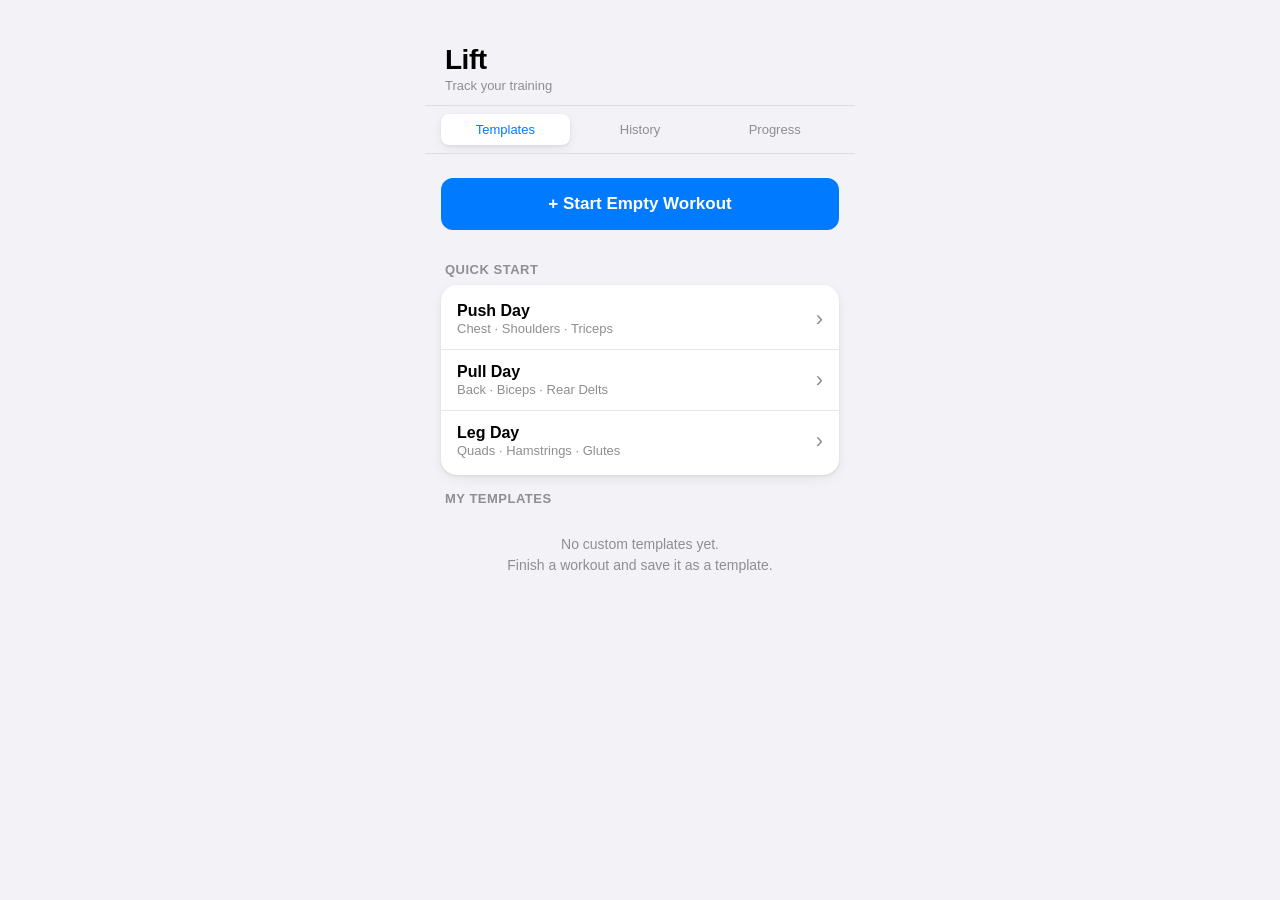
==== commit d422b7bf: "test 14" ====
--- a/index.html
+++ b/index.html
@@ -14,54 +14,57 @@
   </div>
 
   <div class="tabs">
-    <button class="tab-btn" onclick="switchTab('log')">Log Workout</button>
+    <button class="tab-btn active" onclick="switchTab('templates')">Templates</button>
     <button class="tab-btn" onclick="switchTab('history')">History</button>
-    <button class="tab-btn active" onclick="switchTab('templates')">Templates</button>
     <button class="tab-btn" onclick="switchTab('stats')">Progress</button>
   </div>
 
-  <div class="screen" id="screen-log">
-    <div id="log-idle">
-      <div style="padding:24px 0 16px;">
-        <button class="btn-primary" onclick="startWorkout()" style="font-size:17px;padding:16px;">
-          + Start Workout
-        </button>
+  <!-- Active workout banner (shown across all tabs when workout is running) -->
+  <div id="active-workout-banner" style="display:none;">
+    <div class="banner-inner">
+      <div class="banner-left">
+        <div class="timer-dot"></div>
+        <span id="banner-timer">0:00</span>
+        <span id="banner-name" class="banner-name"></span>
       </div>
-    </div>
-
-    <div id="log-active" style="display:none;">
-      <div style="margin-bottom:16px;">
-        <input type="text" class="workout-name-input" id="workout-name" placeholder="Workout Name" style="width:100%;" />
-      </div>
-
-      <div class="timer-pill">
-        <div class="timer-dot"></div>
-        <span id="timer-display">0:00</span>
-      </div>
-
-      <div id="exercises-container"></div>
-
-      <button class="btn-secondary" onclick="addExercise()" style="width:100%; padding:12px; font-size:15px; margin-bottom:12px;">
-        + Add Exercise
-      </button>
-
-      <button class="btn-secondary" onclick="saveCurrentAsTemplate()" style="width:100%; padding:12px; font-size:15px; margin-bottom:12px;">
-        💾 Save Current Workout as Template
-      </button>
-
-      <div style="display:flex;gap:10px;">
-        <button onclick="cancelWorkout()" style="flex:1; padding:13px; background:rgba(255,59,48,0.1); color:var(--ios-red); border:none; border-radius:12px; font-size:15px; font-weight:600; cursor:pointer; font-family:inherit;">
-          Cancel
-        </button>
-        <button onclick="finishWorkout()" style="flex:2; padding:13px; background:var(--ios-green); color:#fff; border:none; border-radius:12px; font-size:15px; font-weight:600; cursor:pointer; font-family:inherit;">
-          Finish Workout
-        </button>
-      </div>
+      <button class="banner-btn" onclick="switchTab('log')">Resume →</button>
     </div>
   </div>
 
+  <!-- Hidden log screen (active workout UI) -->
+  <div class="screen" id="screen-log">
+    <div style="margin-bottom:16px;">
+      <input type="text" class="workout-name-input" id="workout-name" placeholder="Workout Name" style="width:100%;" />
+    </div>
+
+    <div class="timer-pill">
+      <div class="timer-dot"></div>
+      <span id="timer-display">0:00</span>
+    </div>
+
+    <div id="exercises-container"></div>
+
+    <button class="btn-secondary" onclick="addExercise()" style="width:100%; padding:12px; font-size:15px; margin-bottom:12px;">
+      + Add Exercise
+    </button>
+
+    <button class="btn-secondary" onclick="saveCurrentAsTemplate()" style="width:100%; padding:12px; font-size:15px; margin-bottom:12px;">
+      💾 Save as Template
+    </button>
+
+    <div style="display:flex;gap:10px;">
+      <button onclick="cancelWorkout()" class="btn-cancel">
+        Cancel
+      </button>
+      <button onclick="finishWorkout()" class="btn-finish">
+        Finish Workout ✓
+      </button>
+    </div>
+  </div>
+
+  <!-- Templates screen -->
   <div class="screen active" id="screen-templates">
-    <div style="padding:24px 0 16px;">
+    <div style="padding:8px 0 16px;">
       <button class="btn-primary" onclick="startWorkout()" style="font-size:17px;padding:16px;">
         + Start Empty Workout
       </button>
@@ -70,26 +73,24 @@
     <div class="section-header">Quick Start</div>
     <div class="card">
       <div style="padding:4px 0;">
-        <div onclick="startFromTemplate('Push Day')" style="padding:13px 16px; display:flex; align-items:center; justify-content:space-between; cursor:pointer; border-bottom:0.5px solid var(--separator);">
+        <div onclick="startFromTemplate('Push Day')" class="template-row">
           <div>
-            <div style="font-size:16px; font-weight:600;">Push Day</div>
-            <div style="font-size:13px; color:var(--text3); margin-top:1px;">Chest · Shoulders · Triceps</div>
+            <div class="template-row-title">Push Day</div>
+            <div class="template-row-sub">Chest · Shoulders · Triceps</div>
           </div>
           <span class="chevron">›</span>
         </div>
-
-        <div onclick="startFromTemplate('Pull Day')" style="padding:13px 16px; display:flex; align-items:center; justify-content:space-between; cursor:pointer; border-bottom:0.5px solid var(--separator);">
+        <div onclick="startFromTemplate('Pull Day')" class="template-row">
           <div>
-            <div style="font-size:16px; font-weight:600;">Pull Day</div>
-            <div style="font-size:13px; color:var(--text3); margin-top:1px;">Back · Biceps · Rear Delts</div>
+            <div class="template-row-title">Pull Day</div>
+            <div class="template-row-sub">Back · Biceps · Rear Delts</div>
           </div>
           <span class="chevron">›</span>
         </div>
-
-        <div onclick="startFromTemplate('Leg Day')" style="padding:13px 16px; display:flex; align-items:center; justify-content:space-between; cursor:pointer;">
+        <div onclick="startFromTemplate('Leg Day')" class="template-row template-row-last">
           <div>
-            <div style="font-size:16px; font-weight:600;">Leg Day</div>
-            <div style="font-size:13px; color:var(--text3); margin-top:1px;">Quads · Hamstrings · Glutes</div>
+            <div class="template-row-title">Leg Day</div>
+            <div class="template-row-sub">Quads · Hamstrings · Glutes</div>
           </div>
           <span class="chevron">›</span>
         </div>
@@ -100,12 +101,14 @@
     <div id="saved-templates"></div>
   </div>
 
+  <!-- History screen -->
   <div class="screen" id="screen-history">
     <div id="history-list"></div>
   </div>
 
+  <!-- Stats screen -->
   <div class="screen" id="screen-stats">
-    <div class="stats-grid" id="stats-grid">
+    <div class="stats-grid">
       <div class="stat-card">
         <div class="stat-icon">📅</div>
         <div class="stat-value" id="stat-total">0</div>
@@ -128,10 +131,11 @@
       </div>
     </div>
 
-    <div class="section-header" style="margin-top:8px;">Exercise Frequency</div>
+    <div class="section-header" style="margin-top:16px;">Exercise Frequency</div>
     <div id="exercise-freq" class="card card-body"></div>
   </div>
 
+  <!-- Exercise picker modal -->
   <div class="modal-overlay" id="exercise-modal" onclick="closeModal(event)">
     <div class="modal-sheet" onclick="event.stopPropagation()">
       <div class="modal-handle"></div>
@@ -143,4 +147,4 @@
 
   <script src="app.js"></script>
 </body>
-</html>+</html>
--- a/styles.css
+++ b/styles.css
@@ -1,107 +1,334 @@
 * { box-sizing: border-box; margin: 0; padding: 0; -webkit-tap-highlight-color: transparent; }
- 
+
+:root {
+  --ios-blue: #007AFF;
+  --ios-blue-light: #E8F2FF;
+  --ios-red: #FF3B30;
+  --ios-green: #34C759;
+  --bg: #F2F2F7;
+  --surface: #FFFFFF;
+  --surface2: #F9F9FB;
+  --text: #000000;
+  --text2: #3C3C43;
+  --text3: #8E8E93;
+  --separator: rgba(60,60,67,0.12);
+  --border-r: 12px;
+  --border-r-sm: 8px;
+  --border-r-lg: 16px;
+  --shadow: 0 1px 3px rgba(0,0,0,0.08), 0 4px 12px rgba(0,0,0,0.06);
+}
+
+@media (prefers-color-scheme: dark) {
   :root {
-    --ios-blue: #007AFF;
-    --ios-blue-light: #E8F2FF;
-    --ios-red: #FF3B30;
-    --ios-green: #34C759;
-    --bg: #F2F2F7;
-    --surface: #FFFFFF;
-    --surface2: #F9F9FB;
-    --text: #000000;
-    --text2: #3C3C43;
-    --text3: #8E8E93;
-    --separator: rgba(60,60,67,0.12);
-    --border-r: 12px;
-    --border-r-sm: 8px;
-    --border-r-lg: 16px;
-    --shadow: 0 1px 3px rgba(0,0,0,0.08), 0 4px 12px rgba(0,0,0,0.06);
+    --ios-blue-light: #0A2540;
+    --bg: #000000;
+    --surface: #1C1C1E;
+    --surface2: #2C2C2E;
+    --text: #FFFFFF;
+    --text2: #EBEBF5;
+    --separator: rgba(84,84,88,0.65);
   }
- 
-  @media (prefers-color-scheme: dark) {
-    :root {
-      --ios-blue-light: #0A2540;
-      --bg: #000000;
-      --surface: #1C1C1E;
-      --surface2: #2C2C2E;
-      --text: #FFFFFF;
-      --text2: #EBEBF5;
-      --separator: rgba(84,84,88,0.65);
-    }
-  }
- 
-  body {
-    font-family: -apple-system, BlinkMacSystemFont, sans-serif;
-    background: var(--bg);
-    color: var(--text);
-    max-width: 430px;
-    margin: 0 auto;
-    min-height: 100vh;
-  }
- 
-  .nav {
-    position: sticky; top: 0; z-index: 100;
-    background: rgba(242,242,247,0.85); backdrop-filter: blur(20px);
-    border-bottom: 0.5px solid var(--separator);
-    padding: 44px 20px 12px;
-  }
- 
-  .nav-title { font-size: 28px; font-weight: 700; }
-  .nav-subtitle { font-size: 13px; color: var(--text3); }
- 
-  .tabs { display: flex; padding: 8px 16px; gap: 6px; border-bottom: 0.5px solid var(--separator); overflow-x: auto; scrollbar-width: none; }
-  .tabs::-webkit-scrollbar { display: none; }
- 
-  .tab-btn {
-    flex: 1; padding: 8px 12px; border-radius: var(--border-r-sm); border: none;
-    background: transparent; color: var(--text3); font-size: 13px; font-weight: 500; cursor: pointer; white-space: nowrap;
-  }
- 
-  .tab-btn.active { background: var(--surface); color: var(--ios-blue); box-shadow: var(--shadow); }
- 
-  .screen { display: none; padding: 16px 16px 100px; }
-  .screen.active { display: block; }
- 
-  .card { background: var(--surface); border-radius: var(--border-r-lg); overflow: hidden; margin-bottom: 16px; box-shadow: var(--shadow); }
-  .card-body { padding: 16px; }
- 
-  .btn-primary { background: var(--ios-blue); color: #fff; border: none; border-radius: var(--border-r); padding: 14px; font-size: 16px; font-weight: 600; width: 100%; cursor: pointer; }
-  .btn-secondary { background: var(--ios-blue-light); color: var(--ios-blue); border: none; border-radius: var(--border-r-sm); padding: 9px 14px; font-size: 14px; font-weight: 600; cursor: pointer; }
-  .btn-danger { background: rgba(255,59,48,0.1); color: var(--ios-red); border: none; border-radius: var(--border-r-sm); padding: 7px 10px; font-size: 13px; font-weight: 500; cursor: pointer; }
- 
-  input[type="text"], input[type="number"], select {
-    width: 100%; background: var(--surface2); border: 1px solid var(--separator); border-radius: var(--border-r-sm); padding: 10px; font-size: 15px; color: var(--text); outline: none;
-  }
- 
-  .workout-name-input { font-size: 22px; font-weight: 700; padding: 12px 0; background: transparent; border: none; border-bottom: 1.5px solid var(--separator); border-radius: 0; }
-  .exercise-block { background: var(--surface); border-radius: var(--border-r-lg); margin-bottom: 12px; overflow: hidden; box-shadow: var(--shadow); }
-  .exercise-header { display: flex; align-items: center; gap: 10px; padding: 12px; border-bottom: 0.5px solid var(--separator); }
-  .exercise-name-input { flex: 1; font-weight: 600; border: none !important; background: transparent !important; }
- 
-  .sets-header { display: grid; grid-template-columns: 32px 1fr 1fr 1fr 36px; padding: 6px 14px; background: var(--bg); font-size: 11px; color: var(--text3); font-weight: 700; text-transform: uppercase; }
-  .set-row { display: grid; grid-template-columns: 32px 1fr 1fr 1fr 36px; gap: 6px; padding: 8px 14px; align-items: center; border-bottom: 0.5px solid var(--separator); }
-  .set-number { width: 24px; height: 24px; border-radius: 50%; background: var(--ios-blue-light); color: var(--ios-blue); display: flex; align-items: center; justify-content: center; font-size: 12px; font-weight: 700; }
- 
-  .timer-pill { display: inline-flex; align-items: center; gap: 6px; background: rgba(52,199,89,0.12); color: var(--ios-green); padding: 6px 12px; border-radius: 20px; font-size: 14px; font-weight: 600; margin-bottom: 16px; }
-  .timer-dot { width: 8px; height: 8px; border-radius: 50%; background: var(--ios-green); animation: pulse 1.5s infinite; }
-  @keyframes pulse { 0%, 100% { opacity: 1; } 50% { opacity: 0.3; } }
- 
-  .section-header { font-size: 13px; font-weight: 600; color: var(--text3); text-transform: uppercase; letter-spacing: 0.5px; margin: 16px 4px 8px; }
-  
-  /* Modal */
-  .modal-overlay { display: none; position: fixed; inset: 0; background: rgba(0,0,0,0.5); z-index: 200; align-items: flex-end; }
-  .modal-overlay.open { display: flex; }
-  .modal-sheet { background: var(--surface); border-radius: 20px 20px 0 0; width: 100%; max-width: 430px; margin: 0 auto; padding: 20px; animation: slideUp 0.3s ease-out; }
-  @keyframes slideUp { from { transform: translateY(100%); } to { transform: translateY(0); } }
-  .modal-handle { width: 36px; height: 4px; background: var(--separator); border-radius: 2px; margin: 0 auto 15px; }
-
-  /* History/Template Chips */
-  .history-card, .template-card { background: var(--surface); border-radius: var(--border-r-lg); padding: 16px; margin-bottom: 12px; box-shadow: var(--shadow); }
-  .template-chip { background: var(--bg); padding: 4px 8px; border-radius: 6px; font-size: 12px; margin-right: 4px; display: inline-block; margin-bottom: 4px; }
-  .template-actions { display: flex; gap: 8px; margin-top: 12px; }
-  .template-actions button { flex: 1; }
-
-  .stats-grid { display: grid; grid-template-columns: 1fr 1fr; gap: 12px; }
-  .stat-card { background: var(--surface); padding: 16px; border-radius: var(--border-r-lg); box-shadow: var(--shadow); }
-  .stat-value { font-size: 24px; font-weight: 700; margin: 4px 0; }
-  .stat-label { font-size: 12px; color: var(--text3); }+}
+
+body {
+  font-family: -apple-system, BlinkMacSystemFont, sans-serif;
+  background: var(--bg);
+  color: var(--text);
+  max-width: 430px;
+  margin: 0 auto;
+  min-height: 100vh;
+}
+
+/* ── Navigation ── */
+.nav {
+  position: sticky; top: 0; z-index: 100;
+  background: rgba(242,242,247,0.85); backdrop-filter: blur(20px);
+  border-bottom: 0.5px solid var(--separator);
+  padding: 44px 20px 12px;
+}
+@media (prefers-color-scheme: dark) {
+  .nav { background: rgba(0,0,0,0.85); }
+}
+.nav-title { font-size: 28px; font-weight: 700; letter-spacing: -0.5px; }
+.nav-subtitle { font-size: 13px; color: var(--text3); margin-top: 2px; }
+
+/* ── Tabs ── */
+.tabs {
+  display: flex; padding: 8px 16px; gap: 6px;
+  border-bottom: 0.5px solid var(--separator);
+  overflow-x: auto; scrollbar-width: none;
+}
+.tabs::-webkit-scrollbar { display: none; }
+
+.tab-btn {
+  flex: 1; padding: 8px 12px; border-radius: var(--border-r-sm); border: none;
+  background: transparent; color: var(--text3); font-size: 13px; font-weight: 500;
+  cursor: pointer; white-space: nowrap; transition: all 0.2s;
+}
+.tab-btn.active {
+  background: var(--surface); color: var(--ios-blue);
+  box-shadow: var(--shadow);
+}
+
+/* ── Active Workout Banner ── */
+#active-workout-banner {
+  background: var(--ios-green);
+  padding: 10px 16px;
+  position: sticky;
+  top: 105px;
+  z-index: 90;
+}
+.banner-inner {
+  display: flex; align-items: center; justify-content: space-between;
+}
+.banner-left {
+  display: flex; align-items: center; gap: 8px;
+  color: #fff; font-size: 14px; font-weight: 600;
+}
+.banner-name {
+  opacity: 0.85; max-width: 160px;
+  overflow: hidden; text-overflow: ellipsis; white-space: nowrap;
+}
+.banner-btn {
+  background: rgba(255,255,255,0.25); color: #fff; border: none;
+  border-radius: 20px; padding: 6px 14px; font-size: 13px; font-weight: 700;
+  cursor: pointer; letter-spacing: 0.2px;
+}
+.banner-btn:active { background: rgba(255,255,255,0.4); }
+
+/* ── Screens ── */
+.screen { display: none; padding: 16px 16px 100px; }
+.screen.active { display: block; }
+
+/* ── Cards ── */
+.card {
+  background: var(--surface); border-radius: var(--border-r-lg);
+  overflow: hidden; margin-bottom: 16px; box-shadow: var(--shadow);
+}
+.card-body { padding: 16px; }
+
+/* ── Buttons ── */
+.btn-primary {
+  background: var(--ios-blue); color: #fff; border: none;
+  border-radius: var(--border-r); padding: 14px; font-size: 16px;
+  font-weight: 600; width: 100%; cursor: pointer; transition: opacity 0.15s;
+}
+.btn-primary:active { opacity: 0.8; }
+
+.btn-secondary {
+  background: var(--ios-blue-light); color: var(--ios-blue); border: none;
+  border-radius: var(--border-r-sm); padding: 9px 14px; font-size: 14px;
+  font-weight: 600; cursor: pointer; transition: opacity 0.15s;
+}
+.btn-secondary:active { opacity: 0.7; }
+
+.btn-danger {
+  background: rgba(255,59,48,0.1); color: var(--ios-red); border: none;
+  border-radius: var(--border-r-sm); padding: 7px 10px; font-size: 13px;
+  font-weight: 500; cursor: pointer; transition: opacity 0.15s;
+}
+.btn-danger:active { opacity: 0.7; }
+
+.btn-cancel {
+  flex: 1; padding: 13px; background: rgba(255,59,48,0.1);
+  color: var(--ios-red); border: none; border-radius: 12px;
+  font-size: 15px; font-weight: 600; cursor: pointer; font-family: inherit;
+}
+.btn-finish {
+  flex: 2; padding: 13px; background: var(--ios-green);
+  color: #fff; border: none; border-radius: 12px;
+  font-size: 15px; font-weight: 600; cursor: pointer; font-family: inherit;
+}
+
+/* ── Inputs ── */
+input[type="text"], input[type="number"], select {
+  width: 100%; background: var(--surface2); border: 1px solid var(--separator);
+  border-radius: var(--border-r-sm); padding: 10px; font-size: 15px;
+  color: var(--text); outline: none; font-family: inherit;
+}
+input[type="number"] { -moz-appearance: textfield; }
+input[type="number"]::-webkit-inner-spin-button,
+input[type="number"]::-webkit-outer-spin-button { -webkit-appearance: none; }
+
+.workout-name-input {
+  font-size: 22px; font-weight: 700; padding: 12px 0;
+  background: transparent; border: none;
+  border-bottom: 1.5px solid var(--separator); border-radius: 0;
+}
+
+/* ── Exercise Block (log screen) ── */
+.exercise-block {
+  background: var(--surface); border-radius: var(--border-r-lg);
+  margin-bottom: 12px; overflow: hidden; box-shadow: var(--shadow);
+}
+.exercise-header {
+  display: flex; align-items: center; gap: 10px; padding: 12px;
+  border-bottom: 0.5px solid var(--separator);
+}
+.exercise-name-input {
+  flex: 1; font-weight: 600; border: none !important; background: transparent !important;
+}
+.sets-table { }
+.sets-header {
+  display: grid; grid-template-columns: 32px 1fr 1fr 1fr 36px;
+  padding: 6px 14px; background: var(--bg); font-size: 11px;
+  color: var(--text3); font-weight: 700; text-transform: uppercase;
+}
+.set-row {
+  display: grid; grid-template-columns: 32px 1fr 1fr 1fr 36px;
+  gap: 6px; padding: 8px 14px; align-items: center;
+  border-bottom: 0.5px solid var(--separator);
+}
+.set-number {
+  width: 24px; height: 24px; border-radius: 50%;
+  background: var(--ios-blue-light); color: var(--ios-blue);
+  display: flex; align-items: center; justify-content: center;
+  font-size: 12px; font-weight: 700;
+}
+.add-set-row { padding: 10px 14px; }
+.add-set-btn {
+  background: none; border: none; color: var(--ios-blue);
+  font-size: 14px; font-weight: 600; cursor: pointer; padding: 0;
+}
+.remove-set-btn {
+  background: none; border: none; color: var(--text3);
+  font-size: 18px; cursor: pointer; padding: 0; line-height: 1;
+}
+
+/* ── Timer ── */
+.timer-pill {
+  display: inline-flex; align-items: center; gap: 6px;
+  background: rgba(52,199,89,0.12); color: var(--ios-green);
+  padding: 6px 12px; border-radius: 20px; font-size: 14px;
+  font-weight: 600; margin-bottom: 16px;
+}
+.timer-dot {
+  width: 8px; height: 8px; border-radius: 50%;
+  background: var(--ios-green); animation: pulse 1.5s infinite;
+}
+@keyframes pulse { 0%, 100% { opacity: 1; } 50% { opacity: 0.3; } }
+
+/* ── Section Headers ── */
+.section-header {
+  font-size: 13px; font-weight: 600; color: var(--text3);
+  text-transform: uppercase; letter-spacing: 0.5px;
+  margin: 16px 4px 8px;
+}
+
+/* ── Template Rows (quick start list) ── */
+.template-row {
+  padding: 13px 16px; display: flex; align-items: center;
+  justify-content: space-between; cursor: pointer;
+  border-bottom: 0.5px solid var(--separator);
+  transition: background 0.15s;
+}
+.template-row:active { background: var(--bg); }
+.template-row-last { border-bottom: none; }
+.template-row-title { font-size: 16px; font-weight: 600; }
+.template-row-sub { font-size: 13px; color: var(--text3); margin-top: 1px; }
+.chevron { color: var(--text3); font-size: 22px; font-weight: 300; }
+
+/* ── Template Cards (saved templates) ── */
+.template-card {
+  background: var(--surface); border-radius: var(--border-r-lg);
+  padding: 16px; margin-bottom: 12px; box-shadow: var(--shadow);
+}
+.template-card-name { font-weight: 700; font-size: 17px; }
+.template-actions { display: flex; gap: 8px; margin-top: 12px; }
+.template-actions button { flex: 1; }
+.template-chip {
+  background: var(--bg); padding: 4px 8px; border-radius: 6px;
+  font-size: 12px; margin-right: 4px; display: inline-block; margin-bottom: 4px;
+  color: var(--text2);
+}
+
+/* ── History Cards ── */
+.history-card {
+  background: var(--surface); border-radius: var(--border-r-lg);
+  padding: 16px; margin-bottom: 12px; box-shadow: var(--shadow);
+}
+.history-date {
+  font-size: 12px; color: var(--ios-blue); font-weight: 700;
+  text-transform: uppercase; letter-spacing: 0.3px;
+}
+.history-name { font-size: 18px; font-weight: 700; margin: 4px 0 6px; }
+.history-meta {
+  display: flex; gap: 12px; font-size: 12px; color: var(--text3); flex-wrap: wrap;
+}
+.history-exercises { margin-top: 10px; }
+
+/* ── Stats ── */
+.stats-grid { display: grid; grid-template-columns: 1fr 1fr; gap: 12px; }
+.stat-card {
+  background: var(--surface); padding: 16px;
+  border-radius: var(--border-r-lg); box-shadow: var(--shadow);
+}
+.stat-icon { font-size: 22px; margin-bottom: 6px; }
+.stat-value { font-size: 26px; font-weight: 700; margin: 4px 0 2px; letter-spacing: -0.5px; }
+.stat-label { font-size: 12px; color: var(--text3); font-weight: 500; }
+
+/* ── Exercise Frequency Chart ── */
+.freq-row {
+  display: flex; align-items: center; gap: 10px;
+  margin-bottom: 10px;
+}
+.freq-row:last-child { margin-bottom: 0; }
+.freq-label {
+  font-size: 13px; color: var(--text2); font-weight: 500;
+  width: 130px; flex-shrink: 0;
+  overflow: hidden; text-overflow: ellipsis; white-space: nowrap;
+}
+.freq-bar-wrap {
+  flex: 1; height: 8px; background: var(--bg); border-radius: 4px; overflow: hidden;
+}
+.freq-bar {
+  height: 100%; background: var(--ios-blue); border-radius: 4px;
+  transition: width 0.4s ease;
+}
+.freq-count {
+  font-size: 12px; color: var(--text3); font-weight: 600;
+  width: 24px; text-align: right; flex-shrink: 0;
+}
+
+/* ── Modal ── */
+.modal-overlay {
+  display: none; position: fixed; inset: 0;
+  background: rgba(0,0,0,0.5); z-index: 200; align-items: flex-end;
+}
+.modal-overlay.open { display: flex; }
+.modal-sheet {
+  background: var(--surface); border-radius: 20px 20px 0 0;
+  width: 100%; max-width: 430px; margin: 0 auto; padding: 20px;
+  animation: slideUp 0.3s ease-out;
+}
+@keyframes slideUp { from { transform: translateY(100%); } to { transform: translateY(0); } }
+.modal-handle {
+  width: 36px; height: 4px; background: var(--separator);
+  border-radius: 2px; margin: 0 auto 15px;
+}
+
+/* ── Exercise Picker Rows ── */
+.exercise-picker-row {
+  padding: 12px 4px; display: flex; align-items: center;
+  justify-content: space-between; border-bottom: 0.5px solid var(--separator);
+  cursor: pointer;
+}
+.exercise-picker-row:active { background: var(--bg); }
+.exercise-picker-row:last-child { border-bottom: none; }
+.exercise-picker-name { font-size: 16px; font-weight: 500; }
+.exercise-picker-muscles { font-size: 12px; color: var(--text3); margin-top: 2px; }
+.exercise-picker-add { color: var(--ios-blue); font-size: 22px; font-weight: 400; }
+
+/* ── Empty States ── */
+.empty-state {
+  text-align: center; padding: 48px 20px;
+  color: var(--text3);
+}
+.empty-icon { font-size: 40px; margin-bottom: 12px; }
+.empty-title { font-size: 17px; font-weight: 600; color: var(--text2); margin-bottom: 4px; }
+.empty-sub { font-size: 14px; color: var(--text3); }
+
+.empty-state-inline {
+  text-align: center; padding: 20px; color: var(--text3);
+  font-size: 14px; line-height: 1.5;
+}
